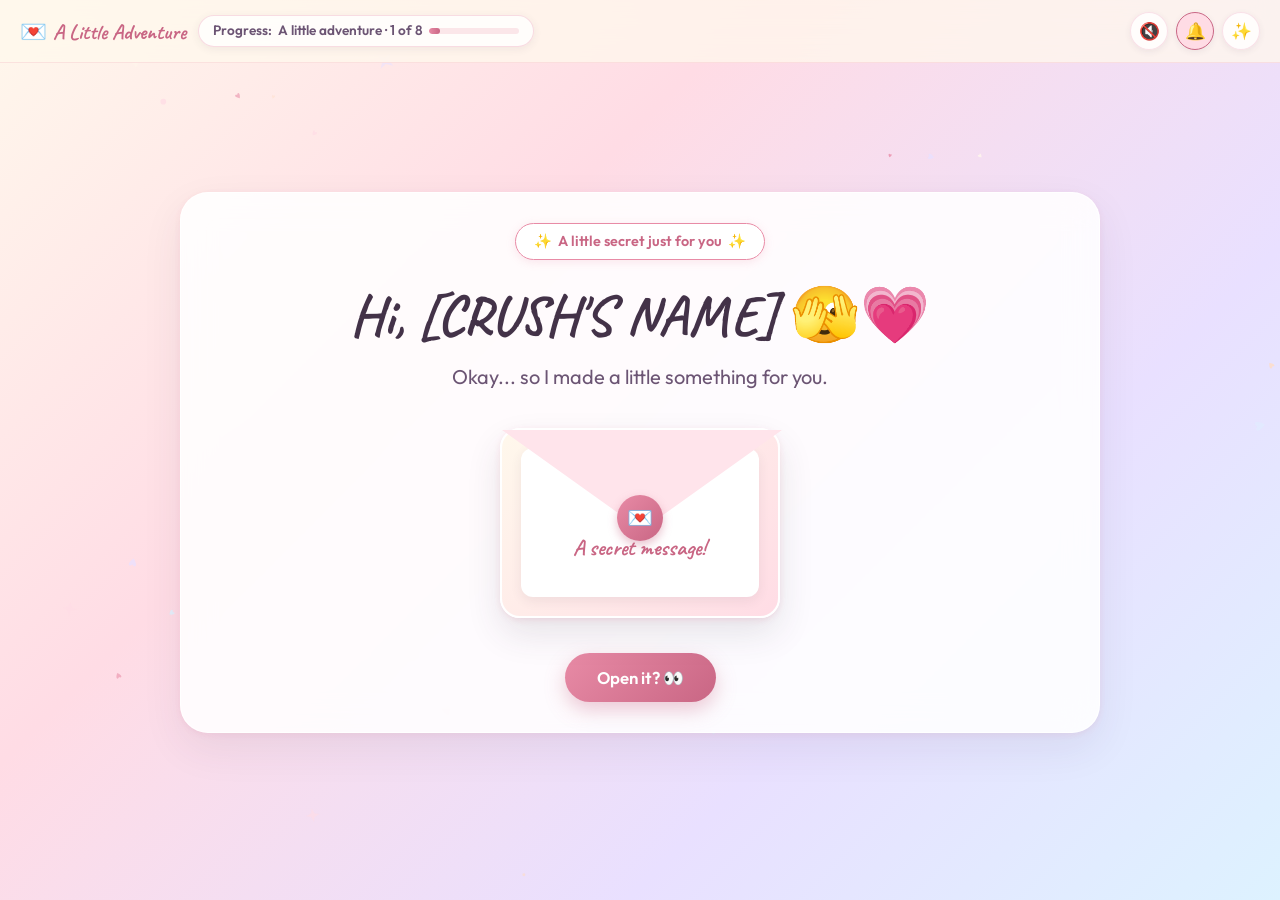
==== index.html @ e1e3976b "feat: Initial commit for A Little Website About You 💌" ====
<!DOCTYPE html>
<html lang="en">
<head>
  <meta charset="UTF-8">
  <meta name="viewport" content="width=device-width, initial-scale=1.0">
  <title>A Little Website About You 💌</title>
  <meta name="description" content="An interactive, playful, romantic story and confession website.">

  <!-- Favicon Emoji -->
  <link rel="icon" href="data:image/svg+xml,<svg xmlns=%22http://www.w3.org/2000/svg%22 viewBox=%220 0 100 100%22><text y=%22.9em%22 font-size=%2290%22>💌</text></svg>">

  <!-- Google Fonts: Playful handwriting (Caveat, Patrick Hand) & Modern readable sans (Outfit, Nunito) -->
  <link rel="preconnect" href="https://fonts.googleapis.com">
  <link rel="preconnect" href="https://fonts.gstatic.com" crossorigin>
  <link href="https://fonts.googleapis.com/css2?family=Caveat:wght@600;700&family=Nunito:wght@400;600;700&family=Outfit:wght@400;500;600;700&family=Patrick+Hand&display=swap" rel="stylesheet">

  <!-- Stylesheet -->
  <link rel="stylesheet" href="css/style.css">
</head>
<body>

  <!-- Ambient Floating Canvas (Hearts, Twinkles, Confetti) -->
  <canvas id="particle-canvas"></canvas>

  <!-- =========================================================================
       TOP NAVIGATION BAR
       ========================================================================= -->
  <header class="top-nav" role="banner">
    <div class="nav-left">
      <button class="brand-badge" id="btn-home" aria-label="Go to start of adventure">
        <span>💌</span>
        <span>A Little Adventure</span>
      </button>
      <div class="progress-pill" id="nav-progress-pill" aria-label="Current chapter progress">
        <span class="subtle-label">Progress:</span>
        <span id="nav-progress-text">A little adventure · 1 of 8</span>
        <div class="progress-bar-container" aria-hidden="true">
          <div class="progress-bar-fill" id="nav-progress-fill"></div>
        </div>
      </div>
    </div>

    <div class="nav-controls" role="toolbar" aria-label="Site settings and audio controls">
      <button class="icon-btn" id="btn-music-toggle" title="Play gentle background music" aria-label="Toggle background music">
        <span>🔇</span>
      </button>
      <button class="icon-btn active" id="btn-sfx-toggle" title="Toggle sound effects" aria-label="Toggle sound effects">
        <span>🔔</span>
      </button>
      <button class="icon-btn" id="btn-motion-toggle" title="Toggle reduced motion" aria-label="Toggle reduced animations">
        <span>✨</span>
      </button>
    </div>
  </header>

  <!-- =========================================================================
       MAIN CONTENT CONTAINER
       ========================================================================= -->
  <main class="main-container" role="main">

    <!-- -----------------------------------------------------------------------
         CHAPTER 1: THE WELCOME SCREEN (A Tiny Surprise)
         ----------------------------------------------------------------------- -->
    <section class="chapter-section active" id="chapter-1" aria-labelledby="welcome-greeting">
      <div class="story-card welcome-hero">
        <div class="welcome-badge">
          <span>✨</span>
          <span>A little secret just for you</span>
          <span>✨</span>
        </div>

        <h1 class="welcome-title" id="welcome-greeting">Hi, [CRUSH'S NAME] 🫣💗</h1>
        <p class="welcome-sub" id="welcome-sub">Okay... so I made a little something for you.</p>

        <!-- 3D Interactive Envelope -->
        <div class="envelope-box" id="welcome-envelope-box" role="button" tabindex="0" aria-label="Open the secret envelope">
          <div class="envelope-flap"></div>
          <div class="envelope-seal">💌</div>
          <div class="envelope-inner-card">
            <span style="font-size: 2rem;">🎉</span>
            <span style="font-family: var(--font-hand); font-size: 1.4rem; color: var(--color-rose-dark); font-weight: 700;">A secret message!</span>
          </div>
        </div>

        <button class="btn-primary" id="btn-open-envelope">
          <span>Open it? 👀</span>
        </button>

        <!-- Unfolded Envelope Stage -->
        <div class="welcome-reveal" id="welcome-reveal">
          <h3>First of all, congratulations! 🥳</h3>
          <p>You have officially been selected for a very unnecessary but surprisingly important little adventure. 😂💌</p>

          <p class="welcome-prompt">Ready to find out what this is about?</p>

          <div class="choice-buttons-grid">
            <button class="btn-secondary" id="btn-choice-a">
              <span>Okay, let's go! ✨</span>
            </button>
            <button class="btn-secondary" id="btn-choice-b">
              <span>Wait, should I be concerned? 😂</span>
            </button>
          </div>

          <div class="micro-feedback-box" id="welcome-micro-feedback"></div>
        </div>
      </div>
    </section>

    <!-- -----------------------------------------------------------------------
         CHAPTER 2: DIGITAL DIARY (Before We Begin)
         ----------------------------------------------------------------------- -->
    <section class="chapter-section" id="chapter-2" aria-labelledby="diary-heading">
      <div class="diary-container">
        <div class="diary-spine-tape"></div>

        <div class="diary-header">
          <h2 class="section-title" id="diary-heading" style="text-align: left; margin-bottom: 0;">Before you judge me, hear me out. 🙈</h2>
          <span class="diary-date" id="diary-date-tag">A quiet evening 🌙</span>
        </div>

        <!-- Sequentially revealed diary entries -->
        <div class="diary-lines-list" id="diary-lines-list"></div>

        <!-- Decorative stickers -->
        <div class="diary-stickers-row" id="diary-stickers-row"></div>

        <div style="text-align: center; margin-top: 20px;">
          <button class="btn-primary" id="btn-diary-next">
            <span>Okay, now I'm curious... ✨</span>
          </button>
        </div>
      </div>
    </section>

    <!-- -----------------------------------------------------------------------
         CHAPTER 3: THE BEGINNING (Milestone Timeline)
         ----------------------------------------------------------------------- -->
    <section class="chapter-section" id="chapter-3" aria-labelledby="timeline-heading">
      <div class="story-card">
        <h2 class="section-title" id="timeline-heading">Chapter 1: It Started Somewhere... 🌱</h2>
        <p class="section-subtitle" id="timeline-subtitle">A few moments along the way that felt a little bigger than they seemed at the time. (Click any card to peek inside!)</p>

        <div class="timeline-wrapper">
          <div class="timeline-stem" aria-hidden="true"></div>
          <div class="timeline-items-list" id="timeline-items-list"></div>
        </div>

        <div style="text-align: center; margin-top: 30px;">
          <button class="btn-primary" id="btn-timeline-next">
            <span>Explore our story map 🗺️✨</span>
          </button>
        </div>
      </div>
    </section>

    <!-- -----------------------------------------------------------------------
         CHAPTER 4: THE INTERACTIVE JOURNEY MAP
         ----------------------------------------------------------------------- -->
    <section class="chapter-section" id="chapter-4" aria-labelledby="map-heading">
      <div class="story-card">
        <h2 class="section-title" id="map-heading">The Little Adventure Map 🗺️💞</h2>
        <p class="section-subtitle" id="map-subtitle">Click each landmark along our winding path to unlock the memories. Watch our little traveler make their way across!</p>

        <!-- Interactive Map Board -->
        <div class="map-canvas-container" id="map-interactive-board">
          <!-- Winding Path SVG -->
          <svg class="map-svg-board" viewBox="0 0 800 480" preserveAspectRatio="xMidYMid meet" aria-hidden="true">
            <defs>
              <linearGradient id="pathGradient" x1="0%" y1="0%" x2="100%" y2="100%">
                <stop offset="0%" stop-color="#E88BA6" />
                <stop offset="50%" stop-color="#C96684" />
                <stop offset="100%" stop-color="#8E5280" />
              </linearGradient>
            </defs>

            <!-- Illustrated whimsical landscape elements -->
            <!-- Trees, hills, clouds -->
            <path d="M 40,430 Q 120,380 200,430 Z" fill="#E8F8EE" opacity="0.6"/>
            <path d="M 320,440 Q 420,390 520,440 Z" fill="#E8F8EE" opacity="0.6"/>
            <path d="M 580,240 Q 660,180 740,240 Z" fill="#F0EBFF" opacity="0.7"/>

            <!-- Fluffy Clouds -->
            <path d="M 80,90 Q 95,70 120,80 Q 140,65 160,85 Q 175,95 165,110 Q 130,120 90,110 Z" fill="#FFFFFF" opacity="0.8"/>
            <path d="M 640,60 Q 655,45 675,55 Q 690,40 710,58 Q 725,70 715,82 Q 680,92 650,80 Z" fill="#FFFFFF" opacity="0.8"/>

            <!-- Winding Dotted Path Track -->
            <path class="map-path-track" id="map-path" d="M 100,390 C 130,300 180,240 250,220 C 330,200 360,370 420,340 C 480,310 520,170 580,160 C 640,150 670,250 710,300" />
          </svg>

          <!-- Landmarks, Traveler avatar, and Easter eggs are dynamically rendered here via app.js -->
        </div>

        <div style="text-align: center; margin-top: 10px;">
          <button class="btn-primary" id="btn-map-next">
            <span>Take the quiz 🕵️‍♀️💗</span>
          </button>
        </div>
      </div>
    </section>

    <!-- -----------------------------------------------------------------------
         CHAPTER 5: THE CRUSH QUIZ (A Very Serious Investigation)
         ----------------------------------------------------------------------- -->
    <section class="chapter-section" id="chapter-5" aria-labelledby="quiz-heading">
      <div class="story-card">
        <h2 class="section-title" id="quiz-heading">Time for a very serious investigation. 🕵️‍♀️💗</h2>
        <p class="section-subtitle" id="quiz-subtitle">I have a few extremely important questions. Please answer responsibly. (I am absolutely not going to overthink your answers.) 😂</p>

        <div class="quiz-box">
          <!-- Question progress dots -->
          <div class="quiz-progress-dots" id="quiz-dots-container"></div>

          <!-- Dynamic Question Area -->
          <div id="quiz-dynamic-area"></div>

          <!-- Funny micro response box -->
          <div class="quiz-feedback-box" id="quiz-feedback-box"></div>

          <!-- Completion state -->
          <div id="quiz-completed-area" style="display: none; text-align: center; padding: 20px 0;">
            <div style="font-size: 3.5rem; margin-bottom: 12px;">🎉📝</div>
            <h3 style="font-family: var(--font-hand); font-size: 2.2rem; color: var(--color-plum); margin-bottom: 12px;">Investigation Complete!</h3>
            <p style="font-size: 1.15rem; color: var(--color-plum-light); margin-bottom: 24px;">Thank you for participating in this completely unscientific investigation. 😂💗</p>
            <button class="btn-primary" id="btn-quiz-next">
              <span>Okay, what's next? ✨</span>
            </button>
          </div>

          <!-- Skip button -->
          <div style="text-align: center; margin-top: 24px;">
            <button class="btn-ghost" id="btn-quiz-skip">
              <span>Skip directly to the story 🏃‍♀️</span>
            </button>
          </div>
        </div>
      </div>
    </section>

    <!-- -----------------------------------------------------------------------
         CHAPTER 6: THE PRESENT (Little Things I Shouldn't Remember, But Do)
         ----------------------------------------------------------------------- -->
    <section class="chapter-section" id="chapter-6" aria-labelledby="present-heading">
      <div class="story-card">
        <h2 class="section-title" id="present-heading">And Here We Are... 🌻</h2>
        <p class="section-subtitle" id="present-subtitle">Little Things I Probably Shouldn't Remember, But Do</p>

        <!-- 3D Flip Memory Cards Grid -->
        <div class="memory-cards-grid" id="memory-cards-grid"></div>

        <!-- Warm Reflection Box -->
        <div class="reflection-box">
          <p class="reflection-quote" id="present-reflection-quote">
            "I don't think every meaningful thing begins with a big moment. Sometimes it's just the random conversations, the little jokes, the comfort of talking, and realizing that someone has slowly become a person you look forward to hearing from."
          </p>
          <span style="font-size: 0.95rem; color: var(--color-rose-dark); font-weight: 600;">— A quiet thought 🌸</span>
        </div>

        <div style="text-align: center;">
          <button class="btn-primary" id="btn-present-next">
            <span>The letter I've been writing... 💌</span>
          </button>
        </div>
      </div>
    </section>

    <!-- -----------------------------------------------------------------------
         CHAPTER 7: THE LETTER (What I Have Been Wanting to Say)
         ----------------------------------------------------------------------- -->
    <section class="chapter-section" id="chapter-7" aria-labelledby="letter-heading">
      <div class="letter-section-wrapper">
        <div class="story-card">
          <h2 class="section-title" id="letter-heading">Okay... jokes aside for a second. 🥹</h2>

          <!-- Envelope opener -->
          <div class="letter-envelope-hero" id="letter-envelope-hero">
            <div style="font-size: 4rem; margin-bottom: 12px; animation: popIn 0.8s ease;">💌</div>
            <p style="font-size: 1.15rem; color: var(--color-plum-light); margin-bottom: 24px;">I wrote down what I've been wanting to say. Take your time reading it.</p>
            <button class="btn-primary pulsing" id="btn-open-letter">
              <span>Open the letter 💌</span>
            </button>
          </div>

          <!-- Unfolded Handwritten Parchment Sheet -->
          <div class="parchment-sheet" id="letter-parchment">
            <div class="parchment-stamp" aria-hidden="true">
              <span>💌</span>
              <span style="font-size: 0.65rem; font-weight: 700;">AIR MAIL</span>
            </div>

            <div class="letter-paragraphs-list" id="letter-paragraphs-list"></div>

            <div class="letter-sign-off">
              <p class="letter-closing-text" id="letter-closing-text">From someone who spent an unreasonable amount of time figuring out how to say a simple thing. ❤️</p>
              <div class="letter-signature" id="letter-signature">[MY NAME OR NICKNAME]</div>
            </div>

            <div class="letter-actions-row">
              <button class="btn-secondary" id="btn-letter-reread">
                <span>Read that again 🥹</span>
              </button>
              <button class="btn-primary" id="btn-letter-next">
                <span>Your turn, maybe? 🫶</span>
              </button>
            </div>
          </div>
        </div>
      </div>
    </section>

    <!-- -----------------------------------------------------------------------
         CHAPTER 8: THEIR TURN (No Pressure, Just Honesty)
         ----------------------------------------------------------------------- -->
    <section class="chapter-section" id="chapter-8" aria-labelledby="their-turn-heading">
      <div class="story-card their-turn-hero">
        <h2 class="section-title" id="their-turn-heading">Okay, I've said my piece. Your turn, maybe? 💗</h2>

        <p class="their-turn-intro" id="their-turn-intro">
          I know that was a lot of website for one little confession. 😂

          You don't have to figure everything out right now. I just wanted to tell you how I feel, and I'd rather hear what you genuinely think than have you feel like you need to give me a particular answer.
        </p>

        <!-- 3 Interactive Response Cards -->
        <div class="response-cards-grid" id="response-cards-grid"></div>

        <!-- Selection reveal card -->
        <div class="response-reveal-card" id="response-reveal-card">
          <h3 class="response-reveal-title" id="response-reveal-title"></h3>
          <p class="response-reveal-sub" id="response-reveal-sub"></p>
        </div>

        <!-- Navigation options -->
        <div class="ending-nav-links">
          <button class="btn-secondary" id="btn-revisit-letter">
            <span>Re-read the letter 💌</span>
          </button>
          <button class="btn-secondary" id="btn-revisit-map">
            <span>Explore the map again 🗺️</span>
          </button>
          <button class="btn-ghost" id="btn-restart-experience">
            <span>Start from the beginning 🔄</span>
          </button>
        </div>

        <footer class="ending-footer">
          <p id="their-turn-footer-msg">Made with a little courage, several overthought decisions, and a whole lot of heart. ❤️</p>
        </footer>
      </div>
    </section>

  </main>

  <!-- =========================================================================
       POPUP MODAL (For Landmark & Milestone Details)
       ========================================================================= -->
  <div class="modal-overlay" id="app-modal" role="dialog" aria-modal="true" aria-labelledby="modal-title">
    <div class="modal-card">
      <button class="modal-close-btn" id="modal-close-btn" aria-label="Close dialog">✕</button>

      <div class="modal-header-icon" id="modal-icon">🌸</div>
      <h3 class="modal-title" id="modal-title">Landmark Title</h3>
      <div class="modal-subtitle" id="modal-subtitle">Landmark Subtitle</div>

      <!-- Optional Polaroid Frame -->
      <div class="polaroid-frame" id="modal-polaroid" style="display: none;">
        <div class="polaroid-img-box">
          <img id="modal-polaroid-img" src="" alt="Memory photograph" />
        </div>
        <div class="polaroid-caption" id="modal-polaroid-caption">A sweet memory</div>
      </div>

      <div class="modal-body-text" id="modal-body" style="white-space: pre-line;"></div>

      <div class="modal-thought-box" id="modal-thought"></div>

      <div style="text-align: center; margin-top: 10px;">
        <button class="btn-secondary" onclick="document.getElementById('modal-close-btn').click();">
          <span>Close memory 🌸</span>
        </button>
      </div>
    </div>
  </div>

  <!-- =========================================================================
       EASTER EGG TOAST NOTIFICATION
       ========================================================================= -->
  <div class="easter-egg-toast" id="easter-egg-toast" role="status" aria-live="polite">
    <span style="font-size: 1.4rem;">✨</span>
    <span id="toast-message">Secret message unlocked!</span>
  </div>

  <!-- Scripts: Config -> Audio -> Particles -> App -->
  <script src="js/storyConfig.js"></script>
  <script src="js/audio.js"></script>
  <script src="js/particles.js"></script>
  <script src="js/app.js"></script>

</body>
</html>
---- css/style.css ----
/*
 * ==============================================================================
 * 🌸 A LITTLE WEBSITE ABOUT YOU — MASTER STYLESHEET
 * ==============================================================================
 * Color Palette:
 * - Blush pink:  #FFDCE5
 * - Soft lavender: #E9E0FF
 * - Warm cream:  #FFF8EC
 * - Peach:        #FFDCC5
 * - Baby blue:    #DDF2FF
 * - Rose accent:  #E88BA6
 * - Dark plum:    #433248
 * ==============================================================================
 */

:root {
  --color-blush: #FFDCE5;
  --color-lavender: #E9E0FF;
  --color-cream: #FFF8EC;
  --color-peach: #FFDCC5;
  --color-blue: #DDF2FF;
  --color-rose: #E88BA6;
  --color-rose-dark: #C96684;
  --color-plum: #433248;
  --color-plum-light: #6C5574;
  --color-card-bg: rgba(255, 255, 255, 0.88);
  --color-shadow: rgba(67, 50, 72, 0.08);

  --font-hand: 'Caveat', 'Patrick Hand', cursive, sans-serif;
  --font-sans: 'Outfit', 'Nunito', -apple-system, BlinkMacSystemFont, 'Segoe UI', Roboto, sans-serif;

  --radius-sm: 12px;
  --radius-md: 20px;
  --radius-lg: 28px;
  --radius-full: 9999px;

  --transition-smooth: all 0.35s cubic-bezier(0.34, 1.56, 0.64, 1);
  --transition-gentle: all 0.3s ease;
}

/* ==============================================================================
   Base & Reset
   ============================================================================== */
*, *::before, *::after {
  box-sizing: border-box;
  margin: 0;
  padding: 0;
}

html {
  font-size: 16px;
  scroll-behavior: smooth;
  height: 100%;
}

body {
  font-family: var(--font-sans);
  color: var(--color-plum);
  background: linear-gradient(135deg, #FFF8EC 0%, #FFDCE5 35%, #E9E0FF 70%, #DDF2FF 100%);
  background-attachment: fixed;
  min-height: 100vh;
  overflow-x: hidden;
  line-height: 1.6;
  -webkit-font-smoothing: antialiased;
  position: relative;
}

/* Background Canvas */
#particle-canvas {
  position: fixed;
  top: 0;
  left: 0;
  width: 100%;
  height: 100%;
  pointer-events: none;
  z-index: 1;
}

/* ==============================================================================
   Top Navigation & Controls Bar
   ============================================================================== */
.top-nav {
  position: fixed;
  top: 0;
  left: 0;
  right: 0;
  z-index: 100;
  padding: 12px 20px;
  display: flex;
  justify-content: space-between;
  align-items: center;
  backdrop-filter: blur(12px);
  -webkit-backdrop-filter: blur(12px);
  background: rgba(255, 248, 236, 0.75);
  border-bottom: 1px solid rgba(232, 139, 166, 0.2);
  transition: var(--transition-gentle);
}

.nav-left {
  display: flex;
  align-items: center;
  gap: 12px;
}

.brand-badge {
  font-family: var(--font-hand);
  font-size: 1.35rem;
  font-weight: 700;
  color: var(--color-rose-dark);
  display: flex;
  align-items: center;
  gap: 6px;
  cursor: pointer;
  text-decoration: none;
  background: none;
  border: none;
}

.progress-pill {
  font-size: 0.85rem;
  font-weight: 600;
  color: var(--color-plum-light);
  background: rgba(255, 255, 255, 0.8);
  padding: 4px 14px;
  border-radius: var(--radius-full);
  border: 1px solid rgba(232, 139, 166, 0.3);
  display: flex;
  align-items: center;
  gap: 6px;
  box-shadow: 0 2px 8px var(--color-shadow);
}

.progress-bar-container {
  width: 90px;
  height: 6px;
  background: rgba(232, 139, 166, 0.2);
  border-radius: var(--radius-full);
  overflow: hidden;
}

.progress-bar-fill {
  height: 100%;
  background: linear-gradient(90deg, var(--color-rose), var(--color-rose-dark));
  width: 12.5%;
  border-radius: var(--radius-full);
  transition: width 0.4s ease;
}

.nav-controls {
  display: flex;
  align-items: center;
  gap: 8px;
}

.icon-btn {
  background: rgba(255, 255, 255, 0.85);
  border: 1px solid rgba(232, 139, 166, 0.25);
  border-radius: var(--radius-full);
  width: 38px;
  height: 38px;
  display: flex;
  align-items: center;
  justify-content: center;
  font-size: 1.05rem;
  cursor: pointer;
  color: var(--color-plum);
  transition: var(--transition-smooth);
  box-shadow: 0 2px 6px var(--color-shadow);
}

.icon-btn:hover {
  transform: translateY(-2px) scale(1.05);
  background: #ffffff;
  border-color: var(--color-rose);
}

.icon-btn:focus-visible {
  outline: 2px solid var(--color-rose-dark);
  outline-offset: 2px;
}

.icon-btn.active {
  background: var(--color-blush);
  border-color: var(--color-rose-dark);
  color: var(--color-rose-dark);
}

/* ==============================================================================
   Main Content Layout
   ============================================================================== */
.main-container {
  position: relative;
  z-index: 10;
  max-width: 960px;
  margin: 0 auto;
  padding: 85px 20px 60px;
  min-height: 100vh;
  display: flex;
  flex-direction: column;
  justify-content: center;
}

/* Chapters are single view or smoothly active */
.chapter-section {
  display: none;
  opacity: 0;
  transform: translateY(18px) scale(0.99);
  transition: opacity 0.45s ease, transform 0.45s cubic-bezier(0.34, 1.56, 0.64, 1);
}

.chapter-section.active {
  display: block;
  opacity: 1;
  transform: translateY(0) scale(1);
}

/* Chapter Card Wrapper */
.story-card {
  background: var(--color-card-bg);
  border-radius: var(--radius-lg);
  padding: 40px 36px;
  box-shadow: 0 16px 40px rgba(67, 50, 72, 0.08), 0 2px 6px rgba(232, 139, 166, 0.15);
  border: 1px solid rgba(255, 255, 255, 0.9);
  backdrop-filter: blur(16px);
  -webkit-backdrop-filter: blur(16px);
  position: relative;
  overflow: hidden;
}

/* Decorative Doodles */
.doodle {
  position: absolute;
  pointer-events: none;
  opacity: 0.7;
  user-select: none;
}

/* Typography Helpers */
.handwritten {
  font-family: var(--font-hand);
}

.section-title {
  font-family: var(--font-hand);
  font-size: 2.5rem;
  font-weight: 700;
  color: var(--color-plum);
  line-height: 1.25;
  margin-bottom: 12px;
  text-align: center;
}

.section-subtitle {
  font-size: 1.05rem;
  color: var(--color-plum-light);
  text-align: center;
  max-width: 600px;
  margin: 0 auto 30px;
  line-height: 1.55;
}

/* Common Buttons */
.btn-primary {
  background: linear-gradient(135deg, var(--color-rose) 0%, var(--color-rose-dark) 100%);
  color: #ffffff;
  border: none;
  border-radius: var(--radius-full);
  padding: 14px 32px;
  font-size: 1.05rem;
  font-weight: 600;
  font-family: var(--font-sans);
  cursor: pointer;
  box-shadow: 0 8px 20px rgba(201, 102, 132, 0.35);
  transition: var(--transition-smooth);
  display: inline-flex;
  align-items: center;
  justify-content: center;
  gap: 8px;
  text-decoration: none;
}

.btn-primary:hover {
  transform: translateY(-3px) scale(1.02);
  box-shadow: 0 12px 26px rgba(201, 102, 132, 0.45);
}

.btn-primary:active {
  transform: translateY(0) scale(0.98);
}

.btn-secondary {
  background: rgba(255, 255, 255, 0.9);
  color: var(--color-plum);
  border: 1.5px solid rgba(232, 139, 166, 0.4);
  border-radius: var(--radius-full);
  padding: 13px 28px;
  font-size: 1rem;
  font-weight: 600;
  font-family: var(--font-sans);
  cursor: pointer;
  box-shadow: 0 4px 12px var(--color-shadow);
  transition: var(--transition-smooth);
  display: inline-flex;
  align-items: center;
  justify-content: center;
  gap: 8px;
}

.btn-secondary:hover {
  background: var(--color-blush);
  border-color: var(--color-rose);
  transform: translateY(-2px);
}

.btn-ghost {
  background: transparent;
  color: var(--color-plum-light);
  border: none;
  font-size: 0.95rem;
  font-weight: 600;
  cursor: pointer;
  padding: 8px 16px;
  border-radius: var(--radius-full);
  transition: var(--transition-gentle);
  display: inline-flex;
  align-items: center;
  gap: 6px;
}

.btn-ghost:hover {
  color: var(--color-rose-dark);
  background: rgba(232, 139, 166, 0.1);
}

/* ==============================================================================
   CHAPTER 1: THE WELCOME SCREEN
   ============================================================================== */
.welcome-hero {
  text-align: center;
  display: flex;
  flex-direction: column;
  align-items: center;
  padding: 30px 10px;
}

.welcome-badge {
  display: inline-flex;
  align-items: center;
  gap: 6px;
  background: rgba(255, 255, 255, 0.85);
  border: 1px solid var(--color-rose);
  padding: 6px 18px;
  border-radius: var(--radius-full);
  font-size: 0.9rem;
  font-weight: 600;
  color: var(--color-rose-dark);
  margin-bottom: 24px;
  box-shadow: 0 2px 10px rgba(232, 139, 166, 0.2);
}

.welcome-title {
  font-family: var(--font-hand);
  font-size: 3.5rem;
  font-weight: 700;
  color: var(--color-plum);
  line-height: 1.15;
  margin-bottom: 12px;
}

.welcome-sub {
  font-size: 1.25rem;
  color: var(--color-plum-light);
  margin-bottom: 35px;
}

/* Envelope Container & 3D Interactive Card */
.envelope-box {
  width: 280px;
  height: 190px;
  background: linear-gradient(135deg, #FFF8EC 0%, #FFDCE5 100%);
  border-radius: var(--radius-md);
  box-shadow: 0 16px 35px rgba(67, 50, 72, 0.12), 0 2px 6px rgba(232, 139, 166, 0.2);
  border: 2px solid #ffffff;
  position: relative;
  cursor: pointer;
  transition: var(--transition-smooth);
  display: flex;
  align-items: center;
  justify-content: center;
  margin-bottom: 35px;
  perspective: 800px;
}

.envelope-box:hover {
  transform: translateY(-6px) scale(1.03);
  box-shadow: 0 22px 42px rgba(67, 50, 72, 0.18);
}

.envelope-flap {
  position: absolute;
  top: 0;
  left: 0;
  right: 0;
  height: 0;
  border-left: 140px solid transparent;
  border-right: 140px solid transparent;
  border-top: 100px solid #FFE4EB;
  transform-origin: top;
  transition: transform 0.6s cubic-bezier(0.4, 0, 0.2, 1);
  z-index: 3;
}

.envelope-box.opened .envelope-flap {
  transform: rotateX(180deg);
  z-index: 1;
}

.envelope-seal {
  position: absolute;
  top: 65px;
  z-index: 4;
  width: 46px;
  height: 46px;
  background: linear-gradient(135deg, var(--color-rose) 0%, var(--color-rose-dark) 100%);
  border-radius: var(--radius-full);
  display: flex;
  align-items: center;
  justify-content: center;
  color: #fff;
  font-size: 1.3rem;
  box-shadow: 0 4px 10px rgba(201, 102, 132, 0.4);
  transition: var(--transition-smooth);
}

.envelope-box.opened .envelope-seal {
  transform: scale(0);
  opacity: 0;
}

.envelope-inner-card {
  position: absolute;
  width: 86%;
  height: 80%;
  background: #ffffff;
  border-radius: var(--radius-sm);
  padding: 16px;
  display: flex;
  flex-direction: column;
  align-items: center;
  justify-content: center;
  text-align: center;
  box-shadow: 0 4px 12px var(--color-shadow);
  transition: transform 0.6s cubic-bezier(0.34, 1.56, 0.64, 1);
  z-index: 2;
}

.envelope-box.opened .envelope-inner-card {
  transform: translateY(-60px);
}

/* Welcome Reveal Stage */
.welcome-reveal {
  display: none;
  max-width: 620px;
  background: rgba(255, 255, 255, 0.95);
  padding: 32px 36px;
  border-radius: var(--radius-lg);
  border: 1.5px solid var(--color-blush);
  box-shadow: 0 16px 36px var(--color-shadow);
  animation: popIn 0.5s cubic-bezier(0.34, 1.56, 0.64, 1) forwards;
}

.welcome-reveal h3 {
  font-family: var(--font-hand);
  font-size: 2rem;
  color: var(--color-rose-dark);
  margin-bottom: 12px;
}

.welcome-reveal p {
  font-size: 1.15rem;
  color: var(--color-plum);
  margin-bottom: 24px;
  line-height: 1.6;
}

.welcome-prompt {
  font-size: 1.25rem;
  font-weight: 700;
  color: var(--color-plum);
  margin-bottom: 20px;
}

.choice-buttons-grid {
  display: grid;
  grid-template-columns: 1fr 1fr;
  gap: 16px;
  margin-bottom: 20px;
}

.micro-feedback-box {
  background: var(--color-cream);
  border: 1px dashed var(--color-rose);
  padding: 14px 20px;
  border-radius: var(--radius-md);
  margin-top: 16px;
  font-size: 1.05rem;
  color: var(--color-plum);
  display: none;
  animation: fadeIn 0.3s ease forwards;
}

/* ==============================================================================
   CHAPTER 2: DIGITAL DIARY (Before We Begin)
   ============================================================================== */
.diary-container {
  background: #fffefb;
  border-radius: var(--radius-lg);
  padding: 42px 46px;
  box-shadow: 0 20px 45px rgba(67, 50, 72, 0.08), inset 0 0 80px rgba(255, 220, 229, 0.2);
  border: 1.5px solid rgba(232, 139, 166, 0.25);
  position: relative;
}

.diary-spine-tape {
  position: absolute;
  top: -14px;
  left: 50%;
  transform: translateX(-50%);
  width: 140px;
  height: 28px;
  background: rgba(255, 220, 229, 0.7);
  box-shadow: 0 2px 6px rgba(0, 0, 0, 0.06);
  border-radius: 4px;
  backdrop-filter: blur(2px);
}

.diary-header {
  border-bottom: 1.5px dashed rgba(232, 139, 166, 0.4);
  padding-bottom: 16px;
  margin-bottom: 30px;
  display: flex;
  justify-content: space-between;
  align-items: center;
  flex-wrap: wrap;
  gap: 10px;
}

.diary-date {
  font-family: var(--font-hand);
  font-size: 1.25rem;
  color: var(--color-rose-dark);
}

.diary-lines-list {
  display: flex;
  flex-direction: column;
  gap: 20px;
  margin-bottom: 35px;
}

.diary-line {
  font-size: 1.15rem;
  line-height: 1.7;
  color: var(--color-plum);
  padding: 14px 20px;
  background: rgba(255, 248, 236, 0.5);
  border-left: 3.5px solid var(--color-rose);
  border-radius: 0 var(--radius-sm) var(--radius-sm) 0;
  opacity: 0;
  transform: translateY(10px);
  transition: opacity 0.5s ease, transform 0.5s ease;
}

.diary-line.revealed {
  opacity: 1;
  transform: translateY(0);
}

.diary-stickers-row {
  display: flex;
  gap: 16px;
  justify-content: center;
  flex-wrap: wrap;
  margin-bottom: 35px;
}

.diary-sticker {
  background: #ffffff;
  padding: 8px 16px;
  border-radius: var(--radius-full);
  box-shadow: 0 4px 10px var(--color-shadow);
  border: 1px solid var(--color-blush);
  display: flex;
  align-items: center;
  gap: 8px;
  font-size: 0.95rem;
  font-weight: 600;
  transform: rotate(calc(var(--rot, 0) * 1deg));
  transition: var(--transition-smooth);
}

.diary-sticker:hover {
  transform: scale(1.08) rotate(0deg);
}

/* ==============================================================================
   CHAPTER 3: THE BEGINNING (Milestone Timeline)
   ============================================================================== */
.timeline-wrapper {
  position: relative;
  padding: 30px 10px;
}

/* Timeline central curved/straight stem */
.timeline-stem {
  position: absolute;
  top: 0;
  bottom: 0;
  left: 50%;
  width: 4px;
  background: linear-gradient(180deg, var(--color-rose), var(--color-lavender), var(--color-rose-dark));
  transform: translateX(-50%);
  border-radius: var(--radius-full);
}

.timeline-items-list {
  display: flex;
  flex-direction: column;
  gap: 40px;
  position: relative;
  z-index: 2;
}

.timeline-item {
  display: flex;
  align-items: center;
  width: 100%;
}

.timeline-item:nth-child(odd) {
  flex-direction: row-reverse;
}

.timeline-content-card {
  width: 44%;
  background: #ffffff;
  border-radius: var(--radius-md);
  padding: 24px;
  box-shadow: 0 10px 25px var(--color-shadow);
  border: 1.5px solid rgba(232, 139, 166, 0.25);
  cursor: pointer;
  transition: var(--transition-smooth);
  position: relative;
}

.timeline-content-card:hover {
  transform: translateY(-6px) scale(1.02);
  border-color: var(--color-rose);
  box-shadow: 0 16px 32px rgba(201, 102, 132, 0.2);
}

.timeline-node-pin {
  width: 48px;
  height: 48px;
  border-radius: var(--radius-full);
  background: #ffffff;
  border: 3.5px solid var(--color-rose);
  box-shadow: 0 4px 12px var(--color-shadow);
  display: flex;
  align-items: center;
  justify-content: center;
  font-size: 1.3rem;
  margin: 0 auto;
  z-index: 3;
  transition: var(--transition-smooth);
}

.timeline-item:hover .timeline-node-pin {
  transform: scale(1.18);
  border-color: var(--color-rose-dark);
}

.timeline-date-tag {
  font-size: 0.82rem;
  font-weight: 700;
  color: var(--color-rose-dark);
  text-transform: uppercase;
  letter-spacing: 0.05em;
  margin-bottom: 6px;
}

.timeline-card-title {
  font-family: var(--font-hand);
  font-size: 1.7rem;
  font-weight: 700;
  color: var(--color-plum);
  margin-bottom: 8px;
  line-height: 1.25;
}

.timeline-card-summary {
  font-size: 0.98rem;
  color: var(--color-plum-light);
  line-height: 1.5;
  margin-bottom: 12px;
}

.timeline-click-hint {
  font-size: 0.85rem;
  font-weight: 600;
  color: var(--color-rose-dark);
  display: flex;
  align-items: center;
  gap: 4px;
}

/* ==============================================================================
   CHAPTER 4: THE INTERACTIVE JOURNEY MAP
   ============================================================================== */
.map-canvas-container {
  background: linear-gradient(145deg, #FFFDF9 0%, #FFF4F7 50%, #F5F1FF 100%);
  border-radius: var(--radius-lg);
  border: 2px dashed rgba(232, 139, 166, 0.35);
  box-shadow: 0 16px 40px var(--color-shadow);
  padding: 30px 20px;
  position: relative;
  overflow: hidden;
  margin-bottom: 30px;
}

.map-svg-board {
  width: 100%;
  height: 480px;
  display: block;
}

.map-path-track {
  fill: none;
  stroke: rgba(232, 139, 166, 0.4);
  stroke-width: 6;
  stroke-dasharray: 10 10;
  stroke-linecap: round;
}

.map-path-progress {
  fill: none;
  stroke: var(--color-rose-dark);
  stroke-width: 6;
  stroke-linecap: round;
  transition: stroke-dashoffset 0.8s ease;
}

/* Moving traveler icon (heart or plane) */
.map-traveler {
  position: absolute;
  width: 44px;
  height: 44px;
  border-radius: var(--radius-full);
  background: #ffffff;
  box-shadow: 0 6px 16px rgba(201, 102, 132, 0.4);
  border: 2.5px solid var(--color-rose-dark);
  display: flex;
  align-items: center;
  justify-content: center;
  font-size: 1.3rem;
  z-index: 10;
  transition: all 0.8s cubic-bezier(0.34, 1.56, 0.64, 1);
  transform: translate(-50%, -50%);
  cursor: pointer;
}

/* Landmark Node Buttons */
.map-node {
  position: absolute;
  transform: translate(-50%, -50%);
  background: #ffffff;
  border-radius: var(--radius-md);
  padding: 10px 14px;
  border: 2px solid var(--color-rose);
  box-shadow: 0 8px 20px var(--color-shadow);
  display: flex;
  align-items: center;
  gap: 8px;
  cursor: pointer;
  transition: var(--transition-smooth);
  z-index: 5;
  user-select: none;
}

.map-node:hover {
  transform: translate(-50%, -50%) scale(1.1);
  box-shadow: 0 14px 28px rgba(201, 102, 132, 0.3);
  border-color: var(--color-rose-dark);
}

.map-node.completed {
  border-color: #55c57a;
  background: #f6fff9;
}

.map-node-icon {
  font-size: 1.4rem;
}

.map-node-info {
  display: flex;
  flex-direction: column;
  text-align: left;
}

.map-node-title {
  font-size: 0.85rem;
  font-weight: 700;
  color: var(--color-plum);
  white-space: nowrap;
}

.map-node-sub {
  font-size: 0.72rem;
  color: var(--color-plum-light);
  white-space: nowrap;
}

/* Easter eggs */
.easter-egg {
  position: absolute;
  cursor: pointer;
  font-size: 1.25rem;
  padding: 6px;
  border-radius: var(--radius-full);
  background: rgba(255, 255, 255, 0.6);
  border: 1px solid rgba(232, 139, 166, 0.3);
  box-shadow: 0 2px 6px var(--color-shadow);
  transition: var(--transition-smooth);
  z-index: 4;
}

.easter-egg:hover {
  transform: scale(1.3) rotate(15deg);
  background: #ffffff;
}

/* Easter Egg Toast Alert */
.easter-egg-toast {
  position: fixed;
  bottom: 24px;
  left: 50%;
  transform: translateX(-50%) translateY(100px);
  background: #ffffff;
  border: 2px solid var(--color-rose);
  border-radius: var(--radius-md);
  padding: 14px 24px;
  box-shadow: 0 12px 30px rgba(67, 50, 72, 0.2);
  z-index: 200;
  font-size: 1rem;
  color: var(--color-plum);
  display: flex;
  align-items: center;
  gap: 12px;
  opacity: 0;
  transition: all 0.4s cubic-bezier(0.34, 1.56, 0.64, 1);
  pointer-events: none;
}

.easter-egg-toast.show {
  transform: translateX(-50%) translateY(0);
  opacity: 1;
  pointer-events: auto;
}

/* ==============================================================================
   CHAPTER 5: THE CRUSH QUIZ (A Very Serious Investigation)
   ============================================================================== */
.quiz-box {
  background: #ffffff;
  border-radius: var(--radius-lg);
  padding: 36px;
  box-shadow: 0 16px 36px var(--color-shadow);
  border: 1.5px solid var(--color-blush);
  max-width: 680px;
  margin: 0 auto;
}

.quiz-badge {
  display: inline-block;
  background: var(--color-lavender);
  color: var(--color-plum);
  font-weight: 700;
  font-size: 0.85rem;
  padding: 5px 14px;
  border-radius: var(--radius-full);
  margin-bottom: 16px;
}

.quiz-question-title {
  font-family: var(--font-hand);
  font-size: 2.1rem;
  color: var(--color-plum);
  margin-bottom: 24px;
  line-height: 1.3;
}

.quiz-options-list {
  display: flex;
  flex-direction: column;
  gap: 14px;
  margin-bottom: 24px;
}

.quiz-option-btn {
  background: rgba(255, 248, 236, 0.7);
  border: 1.5px solid rgba(232, 139, 166, 0.3);
  border-radius: var(--radius-md);
  padding: 16px 20px;
  font-size: 1.05rem;
  font-family: var(--font-sans);
  color: var(--color-plum);
  cursor: pointer;
  text-align: left;
  display: flex;
  align-items: center;
  justify-content: space-between;
  transition: var(--transition-smooth);
}

.quiz-option-btn:hover {
  background: #ffffff;
  border-color: var(--color-rose);
  transform: translateX(6px);
  box-shadow: 0 6px 16px rgba(232, 139, 166, 0.2);
}

.quiz-option-btn.selected {
  background: var(--color-blush);
  border-color: var(--color-rose-dark);
  font-weight: 600;
}

.quiz-feedback-box {
  background: var(--color-cream);
  border-left: 4px solid var(--color-rose-dark);
  border-radius: 0 var(--radius-sm) var(--radius-sm) 0;
  padding: 16px 20px;
  margin-bottom: 24px;
  font-size: 1.05rem;
  color: var(--color-plum);
  display: none;
  animation: fadeIn 0.35s ease forwards;
}

.quiz-progress-dots {
  display: flex;
  justify-content: center;
  gap: 10px;
  margin-bottom: 24px;
}

.quiz-dot {
  width: 12px;
  height: 12px;
  border-radius: var(--radius-full);
  background: rgba(232, 139, 166, 0.3);
  transition: var(--transition-smooth);
}

.quiz-dot.active {
  background: var(--color-rose-dark);
  transform: scale(1.3);
}

.quiz-dot.completed {
  background: var(--color-rose);
}

/* ==============================================================================
   CHAPTER 6: THE PRESENT (Little Things I Shouldn't Remember, But Do)
   ============================================================================== */
.memory-cards-grid {
  display: grid;
  grid-template-columns: repeat(auto-fit, minmax(250px, 1fr));
  gap: 24px;
  margin-bottom: 40px;
  perspective: 1000px;
}

.memory-flip-card {
  height: 290px;
  cursor: pointer;
}

.memory-card-inner {
  position: relative;
  width: 100%;
  height: 100%;
  text-align: center;
  transition: transform 0.7s cubic-bezier(0.34, 1.56, 0.64, 1);
  transform-style: preserve-3d;
}

.memory-flip-card.flipped .memory-card-inner {
  transform: rotateY(180deg);
}

.memory-card-front, .memory-card-back {
  position: absolute;
  width: 100%;
  height: 100%;
  -webkit-backface-visibility: hidden;
  backface-visibility: hidden;
  border-radius: var(--radius-md);
  padding: 24px;
  display: flex;
  flex-direction: column;
  justify-content: space-between;
  box-shadow: 0 10px 25px var(--color-shadow);
  border: 1.5px solid rgba(232, 139, 166, 0.25);
}

.memory-card-front {
  background: #ffffff;
}

.memory-card-back {
  background: linear-gradient(135deg, #FFF8EC 0%, #FFDCE5 100%);
  transform: rotateY(180deg);
  border-color: var(--color-rose);
  overflow-y: auto;
}

.memory-tag {
  align-self: flex-start;
  font-size: 0.75rem;
  font-weight: 700;
  text-transform: uppercase;
  color: var(--color-rose-dark);
  background: var(--color-blush);
  padding: 4px 10px;
  border-radius: var(--radius-full);
}

.memory-card-icon {
  font-size: 2.8rem;
  margin: 12px 0;
}

.memory-prompt-text {
  font-family: var(--font-hand);
  font-size: 1.6rem;
  color: var(--color-plum);
  line-height: 1.3;
}

.memory-reveal-text {
  font-size: 1.05rem;
  color: var(--color-plum);
  line-height: 1.55;
  margin: auto 0;
}

/* Reflection Note */
.reflection-box {
  background: rgba(255, 255, 255, 0.95);
  border-radius: var(--radius-lg);
  padding: 32px;
  border: 1.5px dashed var(--color-rose);
  text-align: center;
  max-width: 740px;
  margin: 0 auto 35px;
}

.reflection-quote {
  font-family: var(--font-hand);
  font-size: 1.75rem;
  color: var(--color-plum);
  line-height: 1.55;
  margin-bottom: 12px;
}

/* ==============================================================================
   CHAPTER 7: THE LETTER (What I Have Been Wanting to Say)
   ============================================================================== */
.letter-section-wrapper {
  max-width: 720px;
  margin: 0 auto;
}

.letter-envelope-hero {
  text-align: center;
  display: flex;
  flex-direction: column;
  align-items: center;
  padding: 20px 0;
}

.parchment-sheet {
  background: #FFFDF9;
  border-radius: var(--radius-lg);
  padding: 50px 48px;
  box-shadow: 0 20px 50px rgba(67, 50, 72, 0.12), inset 0 0 60px rgba(255, 220, 229, 0.15);
  border: 1.5px solid rgba(232, 139, 166, 0.3);
  position: relative;
  display: none;
}

.parchment-sheet.revealed {
  display: block;
  animation: slideDownFade 0.7s cubic-bezier(0.34, 1.56, 0.64, 1) forwards;
}

.parchment-stamp {
  position: absolute;
  top: 30px;
  right: 36px;
  width: 58px;
  height: 68px;
  border: 2px dashed var(--color-rose);
  border-radius: 6px;
  display: flex;
  flex-direction: column;
  align-items: center;
  justify-content: center;
  font-size: 1.5rem;
  color: var(--color-rose-dark);
  background: rgba(255, 220, 229, 0.3);
  transform: rotate(6deg);
}

.letter-paragraphs-list {
  display: flex;
  flex-direction: column;
  gap: 22px;
  margin-bottom: 35px;
}

.letter-p {
  font-family: var(--font-hand);
  font-size: 1.7rem;
  line-height: 1.55;
  color: var(--color-plum);
  opacity: 0;
  transform: translateY(12px);
  transition: opacity 0.6s ease, transform 0.6s ease;
}

.letter-p.revealed {
  opacity: 1;
  transform: translateY(0);
}

.letter-sign-off {
  border-top: 1.5px dashed rgba(232, 139, 166, 0.35);
  padding-top: 24px;
  margin-top: 24px;
  text-align: right;
}

.letter-closing-text {
  font-size: 1.15rem;
  color: var(--color-plum-light);
  margin-bottom: 8px;
}

.letter-signature {
  font-family: var(--font-hand);
  font-size: 2.2rem;
  font-weight: 700;
  color: var(--color-rose-dark);
}

.letter-actions-row {
  display: flex;
  justify-content: space-between;
  align-items: center;
  flex-wrap: wrap;
  gap: 16px;
  margin-top: 30px;
}

/* ==============================================================================
   CHAPTER 8: THEIR TURN (No Pressure, Just Honesty)
   ============================================================================== */
.their-turn-hero {
  text-align: center;
  max-width: 760px;
  margin: 0 auto;
}

.their-turn-intro {
  font-size: 1.2rem;
  color: var(--color-plum);
  line-height: 1.7;
  margin-bottom: 36px;
  white-space: pre-line;
}

.response-cards-grid {
  display: grid;
  grid-template-columns: repeat(auto-fit, minmax(220px, 1fr));
  gap: 20px;
  margin-bottom: 40px;
}

.response-card {
  background: #ffffff;
  border-radius: var(--radius-md);
  padding: 28px 22px;
  border: 1.5px solid rgba(232, 139, 166, 0.3);
  box-shadow: 0 8px 22px var(--color-shadow);
  cursor: pointer;
  transition: var(--transition-smooth);
  display: flex;
  flex-direction: column;
  align-items: center;
  text-align: center;
}

.response-card:hover {
  transform: translateY(-8px) scale(1.03);
  border-color: var(--color-rose-dark);
  box-shadow: 0 16px 32px rgba(201, 102, 132, 0.25);
}

.response-card.active {
  border-color: var(--color-rose-dark);
  background: var(--color-blush);
}

.response-card-icon {
  font-size: 2.5rem;
  margin-bottom: 14px;
}

.response-card-title {
  font-size: 1.15rem;
  font-weight: 700;
  color: var(--color-plum);
  line-height: 1.35;
}

.response-reveal-card {
  background: #ffffff;
  border-radius: var(--radius-lg);
  padding: 32px;
  border: 2px solid var(--color-rose);
  box-shadow: 0 16px 40px rgba(201, 102, 132, 0.2);
  margin-bottom: 40px;
  display: none;
  animation: popIn 0.4s cubic-bezier(0.34, 1.56, 0.64, 1) forwards;
}

.response-reveal-title {
  font-family: var(--font-hand);
  font-size: 2.2rem;
  color: var(--color-rose-dark);
  margin-bottom: 12px;
}

.response-reveal-sub {
  font-size: 1.15rem;
  color: var(--color-plum);
  line-height: 1.6;
}

.ending-nav-links {
  display: flex;
  justify-content: center;
  gap: 16px;
  flex-wrap: wrap;
  margin-bottom: 35px;
}

.ending-footer {
  text-align: center;
  font-size: 0.95rem;
  color: var(--color-plum-light);
  border-top: 1px dashed rgba(232, 139, 166, 0.3);
  padding-top: 24px;
}

/* ==============================================================================
   MODAL POPUP (For Landmarks & Milestones)
   ============================================================================== */
.modal-overlay {
  position: fixed;
  top: 0;
  left: 0;
  right: 0;
  bottom: 0;
  background: rgba(67, 50, 72, 0.45);
  backdrop-filter: blur(8px);
  -webkit-backdrop-filter: blur(8px);
  z-index: 500;
  display: flex;
  align-items: center;
  justify-content: center;
  padding: 20px;
  opacity: 0;
  pointer-events: none;
  transition: opacity 0.35s ease;
}

.modal-overlay.open {
  opacity: 1;
  pointer-events: auto;
}

.modal-card {
  background: #ffffff;
  border-radius: var(--radius-lg);
  max-width: 540px;
  width: 100%;
  padding: 36px 32px;
  box-shadow: 0 24px 50px rgba(67, 50, 72, 0.25);
  border: 2px solid var(--color-blush);
  position: relative;
  transform: translateY(20px) scale(0.95);
  transition: var(--transition-smooth);
  max-height: 90vh;
  overflow-y: auto;
}

.modal-overlay.open .modal-card {
  transform: translateY(0) scale(1);
}

.modal-close-btn {
  position: absolute;
  top: 18px;
  right: 18px;
  background: rgba(255, 220, 229, 0.4);
  border: none;
  width: 36px;
  height: 36px;
  border-radius: var(--radius-full);
  display: flex;
  align-items: center;
  justify-content: center;
  font-size: 1.2rem;
  cursor: pointer;
  color: var(--color-plum);
  transition: var(--transition-gentle);
}

.modal-close-btn:hover {
  background: var(--color-rose);
  color: #ffffff;
  transform: rotate(90deg);
}

.modal-header-icon {
  font-size: 3rem;
  text-align: center;
  margin-bottom: 12px;
}

.modal-title {
  font-family: var(--font-hand);
  font-size: 2.2rem;
  text-align: center;
  color: var(--color-plum);
  margin-bottom: 6px;
}

.modal-subtitle {
  font-size: 1rem;
  color: var(--color-rose-dark);
  text-align: center;
  font-weight: 600;
  margin-bottom: 20px;
}

.modal-body-text {
  font-size: 1.05rem;
  line-height: 1.65;
  color: var(--color-plum);
  margin-bottom: 20px;
}

.modal-thought-box {
  background: var(--color-cream);
  border-radius: var(--radius-sm);
  padding: 14px 18px;
  border-left: 3.5px solid var(--color-rose-dark);
  font-size: 0.95rem;
  font-style: italic;
  color: var(--color-plum-light);
  margin-bottom: 24px;
}

/* Polaroid Container */
.polaroid-frame {
  background: #ffffff;
  padding: 12px 12px 28px 12px;
  box-shadow: 0 8px 20px var(--color-shadow);
  border-radius: 4px;
  border: 1px solid rgba(0, 0, 0, 0.05);
  margin: 0 auto 20px;
  max-width: 280px;
  transform: rotate(-2deg);
}

.polaroid-img-box {
  width: 100%;
  height: 200px;
  background: linear-gradient(135deg, var(--color-blush), var(--color-lavender));
  display: flex;
  align-items: center;
  justify-content: center;
  font-size: 2.5rem;
  border-radius: 2px;
  overflow: hidden;
}

.polaroid-img-box img {
  width: 100%;
  height: 100%;
  object-fit: cover;
}

.polaroid-caption {
  font-family: var(--font-hand);
  font-size: 1.25rem;
  text-align: center;
  margin-top: 10px;
  color: var(--color-plum);
}

/* Bottom Chapter Controls */
.chapter-nav-bar {
  display: flex;
  justify-content: space-between;
  align-items: center;
  margin-top: 36px;
  padding-top: 20px;
  border-top: 1px dashed rgba(232, 139, 166, 0.3);
}

/* ==============================================================================
   Keyframe Animations
   ============================================================================== */
@keyframes fadeIn {
  from { opacity: 0; }
  to { opacity: 1; }
}

@keyframes popIn {
  0% { transform: scale(0.85); opacity: 0; }
  100% { transform: scale(1); opacity: 1; }
}

@keyframes slideDownFade {
  0% { transform: translateY(-20px); opacity: 0; }
  100% { transform: translateY(0); opacity: 1; }
}

@keyframes pulseGlow {
  0%, 100% { box-shadow: 0 0 0 0 rgba(232, 139, 166, 0.4); }
  50% { box-shadow: 0 0 0 12px rgba(232, 139, 166, 0); }
}

.pulsing {
  animation: pulseGlow 2s infinite;
}

/* ==============================================================================
   Reduced Motion Support
   ============================================================================== */
@media (prefers-reduced-motion: reduce) {
  *, *::before, *::after {
    animation-duration: 0.01ms !important;
    animation-iteration-count: 1 !important;
    transition-duration: 0.01ms !important;
    scroll-behavior: auto !important;
  }
  #particle-canvas {
    display: none;
  }
}

.reduced-motion *, .reduced-motion *::before, .reduced-motion *::after {
  animation-duration: 0.01ms !important;
  animation-iteration-count: 1 !important;
  transition-duration: 0.01ms !important;
}

/* ==============================================================================
   Responsive Breakpoints
   ============================================================================== */
@media (max-width: 768px) {
  .section-title {
    font-size: 2.1rem;
  }

  .welcome-title {
    font-size: 2.6rem;
  }

  .story-card {
    padding: 28px 20px;
  }

  .choice-buttons-grid {
    grid-template-columns: 1fr;
  }

  /* Vertical Timeline on Mobile */
  .timeline-stem {
    left: 24px;
  }

  .timeline-item, .timeline-item:nth-child(odd) {
    flex-direction: row;
    align-items: flex-start;
  }

  .timeline-node-pin {
    margin: 0;
    margin-right: 18px;
    flex-shrink: 0;
  }

  .timeline-content-card {
    width: calc(100% - 66px);
  }

  /* Map on Mobile */
  .map-svg-board {
    height: 580px;
  }

  .map-node {
    padding: 8px 10px;
  }

  .map-node-title {
    font-size: 0.78rem;
  }

  .parchment-sheet {
    padding: 34px 22px;
  }

  .letter-p {
    font-size: 1.4rem;
  }

  .progress-pill span.subtle-label {
    display: none;
  }
}
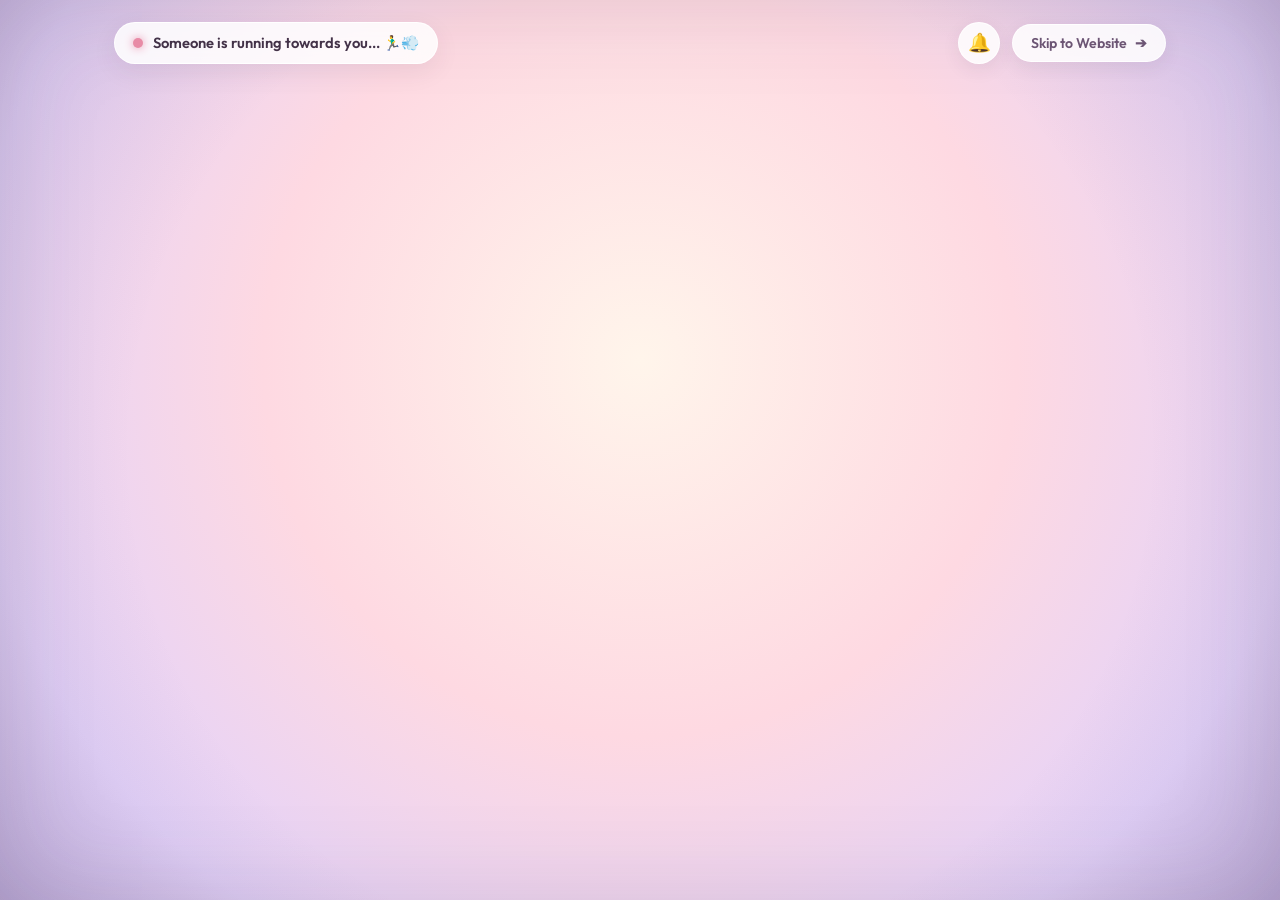
==== commit 7b82931e: "Add 3D boy letter delivery opening screen" ====
--- a/index.html
+++ b/index.html
@@ -14,13 +14,67 @@
   <link rel="preconnect" href="https://fonts.gstatic.com" crossorigin>
   <link href="https://fonts.googleapis.com/css2?family=Caveat:wght@600;700&family=Nunito:wght@400;600;700&family=Outfit:wght@400;500;600;700&family=Patrick+Hand&display=swap" rel="stylesheet">
 
-  <!-- Stylesheet -->
+  <!-- Three.js 3D Library (CDN with fallback) -->
+  <script src="https://cdnjs.cloudflare.com/ajax/libs/three.js/r128/three.min.js"></script>
+
+  <!-- Stylesheets -->
   <link rel="stylesheet" href="css/style.css">
+  <link rel="stylesheet" href="css/runner3d.css">
 </head>
 <body>
 
   <!-- Ambient Floating Canvas (Hearts, Twinkles, Confetti) -->
   <canvas id="particle-canvas"></canvas>
+
+  <!-- =========================================================================
+       3D BOY LETTER RUNNER: OPENING CINEMATIC EXPERIENCE
+       ========================================================================= -->
+  <div id="runner-3d-overlay" class="runner-3d-overlay" role="region" aria-label="3D Letter Delivery Intro">
+    <canvas id="runner-3d-canvas"></canvas>
+    <div class="runner-vignette"></div>
+
+    <!-- Top HUD Controls -->
+    <div class="runner-hud-top">
+      <div class="runner-badge">
+        <span class="runner-badge-dot"></span>
+        <span id="runner-status-text">Someone is running towards you... 🏃‍♂️💨</span>
+      </div>
+      <div class="runner-top-actions">
+        <button class="runner-icon-btn" id="btn-runner-audio" title="Toggle audio sound effects" aria-label="Toggle sound">
+          <span id="runner-audio-icon">🔔</span>
+        </button>
+        <button class="runner-pill-btn" id="btn-runner-skip" title="Skip to story">
+          <span>Skip to Website</span>
+          <span>➔</span>
+        </button>
+      </div>
+    </div>
+
+    <!-- Comic Speech Bubble above the boy -->
+    <div id="runner-speech-bubble" class="runner-speech-bubble" style="display: none;">
+      <div class="speech-tail"></div>
+      <p id="runner-speech-text">H-hey! I have this for you...! 💌</p>
+    </div>
+
+    <!-- Bottom Interactive Prompt for the Dropped Letter -->
+    <div id="runner-letter-prompt" class="runner-letter-prompt" style="display: none;">
+      <div class="letter-prompt-card">
+        <div class="letter-prompt-icon">💌</div>
+        <h2 class="letter-prompt-title">You've Got a Letter!</h2>
+        <p class="letter-prompt-desc">He dropped it right in front of you... click the letter to open it!</p>
+        <div class="letter-prompt-actions">
+          <button class="letter-open-btn" id="btn-open-dropped-letter" aria-label="Open the dropped letter">
+            <span>✉️</span>
+            <span>Open The Letter</span>
+            <span>✨</span>
+          </button>
+          <button class="letter-replay-btn" id="btn-runner-replay" title="Replay the 3D boy running animation">
+            <span>↺ Replay delivery</span>
+          </button>
+        </div>
+      </div>
+    </div>
+  </div>
 
   <!-- =========================================================================
        TOP NAVIGATION BAR
@@ -41,6 +95,9 @@
     </div>
 
     <div class="nav-controls" role="toolbar" aria-label="Site settings and audio controls">
+      <button class="icon-btn btn-replay-boy" id="btn-replay-boy" title="Watch 3D letter delivery again" aria-label="Replay 3D delivery">
+        <span>🏃‍♂️</span>
+      </button>
       <button class="icon-btn" id="btn-music-toggle" title="Play gentle background music" aria-label="Toggle background music">
         <span>🔇</span>
       </button>
@@ -390,10 +447,11 @@
     <span id="toast-message">Secret message unlocked!</span>
   </div>
 
-  <!-- Scripts: Config -> Audio -> Particles -> App -->
+  <!-- Scripts: Config -> Audio -> Particles -> 3D Runner -> App -->
   <script src="js/storyConfig.js"></script>
   <script src="js/audio.js"></script>
   <script src="js/particles.js"></script>
+  <script src="js/runner3d.js"></script>
   <script src="js/app.js"></script>
 
 </body>
--- a/css/runner3d.css
+++ b/css/runner3d.css
@@ -0,0 +1,406 @@
+/*
+ * ==============================================================================
+ * 🏃‍♂️ 3D BOY LETTER RUNNER — STYLESHEET
+ * ==============================================================================
+ * Cinematic full-screen Three.js overlay, speech bubbles, HUD controls,
+ * dropped letter call-to-action card, and opening transitions.
+ * ==============================================================================
+ */
+
+.runner-3d-overlay {
+  position: fixed;
+  top: 0;
+  left: 0;
+  width: 100vw;
+  height: 100vh;
+  z-index: 99999;
+  overflow: hidden;
+  background: radial-gradient(circle at 50% 40%, #FFF5EB 0%, #FED9E2 45%, #E3D2FA 80%, #C9B8E8 100%);
+  display: flex;
+  flex-direction: column;
+  justify-content: space-between;
+  align-items: center;
+  transition: opacity 0.85s cubic-bezier(0.4, 0, 0.2, 1), visibility 0.85s;
+  user-select: none;
+  -webkit-user-select: none;
+}
+
+.runner-3d-overlay.hidden {
+  opacity: 0;
+  visibility: hidden;
+  pointer-events: none;
+}
+
+#runner-3d-canvas {
+  position: absolute;
+  top: 0;
+  left: 0;
+  width: 100%;
+  height: 100%;
+  display: block;
+  z-index: 1;
+  outline: none;
+  cursor: default;
+}
+
+#runner-3d-canvas.clickable-letter {
+  cursor: pointer;
+}
+
+/* ==============================================================================
+   Cinematic Letterbox Vignette
+   ============================================================================== */
+.runner-vignette {
+  position: absolute;
+  inset: 0;
+  pointer-events: none;
+  z-index: 2;
+  box-shadow: inset 0 0 100px rgba(67, 50, 72, 0.15);
+  background: radial-gradient(circle at center, transparent 65%, rgba(67, 50, 72, 0.12) 100%);
+}
+
+/* ==============================================================================
+   Top HUD Bar
+   ============================================================================== */
+.runner-hud-top {
+  position: relative;
+  z-index: 10;
+  width: 100%;
+  max-width: 1100px;
+  padding: 22px 24px;
+  display: flex;
+  justify-content: space-between;
+  align-items: center;
+  pointer-events: auto;
+  box-sizing: border-box;
+}
+
+.runner-badge {
+  display: inline-flex;
+  align-items: center;
+  gap: 10px;
+  background: rgba(255, 255, 255, 0.85);
+  backdrop-filter: blur(14px);
+  -webkit-backdrop-filter: blur(14px);
+  padding: 8px 18px;
+  border-radius: 9999px;
+  border: 1px solid rgba(255, 255, 255, 0.95);
+  box-shadow: 0 8px 24px rgba(67, 50, 72, 0.08);
+  font-family: var(--font-sans, 'Outfit', sans-serif);
+  font-size: 0.92rem;
+  font-weight: 600;
+  color: #433248;
+  transition: all 0.3s ease;
+}
+
+.runner-badge-dot {
+  width: 10px;
+  height: 10px;
+  border-radius: 50%;
+  background: #E88BA6;
+  box-shadow: 0 0 10px #E88BA6;
+  animation: pulse-dot 1.8s infinite ease-in-out;
+}
+
+@keyframes pulse-dot {
+  0%, 100% { transform: scale(1); opacity: 1; }
+  50% { transform: scale(1.35); opacity: 0.6; }
+}
+
+.runner-top-actions {
+  display: flex;
+  align-items: center;
+  gap: 12px;
+}
+
+.runner-icon-btn {
+  background: rgba(255, 255, 255, 0.85);
+  backdrop-filter: blur(12px);
+  -webkit-backdrop-filter: blur(12px);
+  border: 1px solid rgba(255, 255, 255, 0.9);
+  width: 42px;
+  height: 42px;
+  border-radius: 50%;
+  cursor: pointer;
+  display: flex;
+  align-items: center;
+  justify-content: center;
+  font-size: 1.15rem;
+  color: #433248;
+  box-shadow: 0 6px 18px rgba(67, 50, 72, 0.08);
+  transition: all 0.25s ease;
+}
+
+.runner-icon-btn:hover {
+  transform: translateY(-2px) scale(1.06);
+  background: rgba(255, 255, 255, 0.98);
+  box-shadow: 0 8px 22px rgba(232, 139, 166, 0.25);
+}
+
+.runner-pill-btn {
+  background: rgba(255, 255, 255, 0.85);
+  backdrop-filter: blur(12px);
+  -webkit-backdrop-filter: blur(12px);
+  border: 1px solid rgba(255, 255, 255, 0.9);
+  padding: 9px 18px;
+  border-radius: 9999px;
+  cursor: pointer;
+  display: inline-flex;
+  align-items: center;
+  gap: 8px;
+  font-family: var(--font-sans, 'Outfit', sans-serif);
+  font-size: 0.88rem;
+  font-weight: 600;
+  color: #6C5574;
+  box-shadow: 0 6px 18px rgba(67, 50, 72, 0.08);
+  transition: all 0.25s ease;
+}
+
+.runner-pill-btn:hover {
+  transform: translateY(-2px);
+  background: #FFFFFF;
+  color: #E88BA6;
+  box-shadow: 0 8px 22px rgba(232, 139, 166, 0.22);
+}
+
+/* ==============================================================================
+   Speech Bubble Above Boy
+   ============================================================================== */
+.runner-speech-bubble {
+  position: absolute;
+  z-index: 20;
+  pointer-events: none;
+  background: #FFFFFF;
+  padding: 14px 22px;
+  border-radius: 20px;
+  box-shadow: 0 14px 38px rgba(67, 50, 72, 0.18), 0 0 0 2px rgba(232, 139, 166, 0.25);
+  transform: translate(-50%, -100%) scale(0.7);
+  opacity: 0;
+  transition: transform 0.38s cubic-bezier(0.34, 1.56, 0.64, 1), opacity 0.3s ease;
+  white-space: nowrap;
+}
+
+.runner-speech-bubble.active {
+  transform: translate(-50%, -100%) scale(1);
+  opacity: 1;
+}
+
+.runner-speech-bubble p {
+  font-family: var(--font-hand, 'Caveat', cursive, sans-serif);
+  font-size: 1.45rem;
+  font-weight: 700;
+  color: #433248;
+  line-height: 1.2;
+  margin: 0;
+}
+
+.speech-tail {
+  position: absolute;
+  bottom: -10px;
+  left: 50%;
+  transform: translateX(-50%);
+  width: 0;
+  height: 0;
+  border-left: 10px solid transparent;
+  border-right: 10px solid transparent;
+  border-top: 11px solid #FFFFFF;
+}
+
+/* ==============================================================================
+   Dropped Letter Interactive Prompt (Bottom Card)
+   ============================================================================== */
+.runner-letter-prompt {
+  position: absolute;
+  bottom: 34px;
+  left: 50%;
+  transform: translateX(-50%) translateY(30px);
+  opacity: 0;
+  z-index: 25;
+  pointer-events: none;
+  transition: transform 0.6s cubic-bezier(0.34, 1.56, 0.64, 1), opacity 0.5s ease;
+  width: 90%;
+  max-width: 480px;
+  text-align: center;
+}
+
+.runner-letter-prompt.active {
+  transform: translateX(-50%) translateY(0);
+  opacity: 1;
+  pointer-events: auto;
+}
+
+.letter-prompt-card {
+  background: rgba(255, 255, 255, 0.92);
+  backdrop-filter: blur(20px);
+  -webkit-backdrop-filter: blur(20px);
+  border-radius: 28px;
+  padding: 24px 28px 22px;
+  border: 2px solid rgba(255, 255, 255, 0.95);
+  box-shadow: 0 20px 50px rgba(67, 50, 72, 0.16), 0 0 0 1px rgba(232, 139, 166, 0.2);
+  position: relative;
+  overflow: hidden;
+}
+
+.letter-prompt-card::before {
+  content: '';
+  position: absolute;
+  top: 0;
+  left: 0;
+  right: 0;
+  height: 4px;
+  background: linear-gradient(90deg, #FFB8D2, #E88BA6, #C5B3E6, #FFCCD5);
+}
+
+.letter-prompt-icon {
+  font-size: 2.2rem;
+  margin-bottom: 6px;
+  display: inline-block;
+  animation: bounce-letter 1.8s infinite ease-in-out;
+}
+
+@keyframes bounce-letter {
+  0%, 100% { transform: translateY(0); }
+  50% { transform: translateY(-7px); }
+}
+
+.letter-prompt-title {
+  font-family: var(--font-sans, 'Outfit', sans-serif);
+  font-size: 1.5rem;
+  font-weight: 700;
+  color: #433248;
+  margin-bottom: 6px;
+  letter-spacing: -0.01em;
+}
+
+.letter-prompt-desc {
+  font-family: var(--font-sans, 'Nunito', sans-serif);
+  font-size: 0.96rem;
+  color: #6C5574;
+  line-height: 1.45;
+  margin-bottom: 18px;
+}
+
+.letter-prompt-actions {
+  display: flex;
+  flex-direction: column;
+  gap: 10px;
+  align-items: center;
+}
+
+.letter-open-btn {
+  background: linear-gradient(135deg, #E88BA6 0%, #C96684 100%);
+  color: #FFFFFF;
+  border: none;
+  padding: 14px 34px;
+  border-radius: 9999px;
+  font-family: var(--font-sans, 'Outfit', sans-serif);
+  font-size: 1.05rem;
+  font-weight: 700;
+  cursor: pointer;
+  display: inline-flex;
+  align-items: center;
+  justify-content: center;
+  gap: 10px;
+  width: 100%;
+  box-shadow: 0 10px 28px rgba(232, 139, 166, 0.42);
+  transition: all 0.3s cubic-bezier(0.34, 1.56, 0.64, 1);
+}
+
+.letter-open-btn:hover {
+  transform: translateY(-3px) scale(1.02);
+  box-shadow: 0 14px 34px rgba(232, 139, 166, 0.55);
+  background: linear-gradient(135deg, #ED97AF 0%, #D4718F 100%);
+}
+
+.letter-open-btn:active {
+  transform: translateY(0) scale(0.98);
+}
+
+.letter-replay-btn {
+  background: transparent;
+  border: none;
+  color: #8C7594;
+  font-family: var(--font-sans, 'Nunito', sans-serif);
+  font-size: 0.88rem;
+  font-weight: 600;
+  cursor: pointer;
+  padding: 6px 14px;
+  border-radius: 9999px;
+  transition: all 0.2s ease;
+}
+
+.letter-replay-btn:hover {
+  color: #E88BA6;
+  background: rgba(232, 139, 166, 0.1);
+}
+
+/* ==============================================================================
+   Screen Flash on Letter Open Transition
+   ============================================================================== */
+.runner-flash-overlay {
+  position: fixed;
+  inset: 0;
+  background: #FFFFFF;
+  opacity: 0;
+  pointer-events: none;
+  z-index: 100000;
+  transition: opacity 0.5s ease-out;
+}
+
+.runner-flash-overlay.flashing {
+  opacity: 0.85;
+}
+
+/* ==============================================================================
+   Header Replay Button in Main App
+   ============================================================================== */
+.btn-replay-boy {
+  position: relative;
+  overflow: visible;
+}
+
+.btn-replay-boy:hover {
+  transform: translateY(-2px) scale(1.08);
+}
+
+/* ==============================================================================
+   Responsive Adjustments
+   ============================================================================== */
+@media (max-width: 640px) {
+  .runner-hud-top {
+    padding: 14px 16px;
+  }
+  .runner-badge {
+    padding: 6px 14px;
+    font-size: 0.82rem;
+  }
+  .runner-pill-btn {
+    padding: 7px 14px;
+    font-size: 0.8rem;
+  }
+  .runner-speech-bubble {
+    padding: 10px 16px;
+  }
+  .runner-speech-bubble p {
+    font-size: 1.25rem;
+  }
+  .runner-letter-prompt {
+    bottom: 20px;
+    width: 94%;
+  }
+  .letter-prompt-card {
+    padding: 18px 20px 16px;
+    border-radius: 22px;
+  }
+  .letter-prompt-title {
+    font-size: 1.3rem;
+  }
+  .letter-prompt-desc {
+    font-size: 0.88rem;
+    margin-bottom: 14px;
+  }
+  .letter-open-btn {
+    padding: 12px 24px;
+    font-size: 0.98rem;
+  }
+}
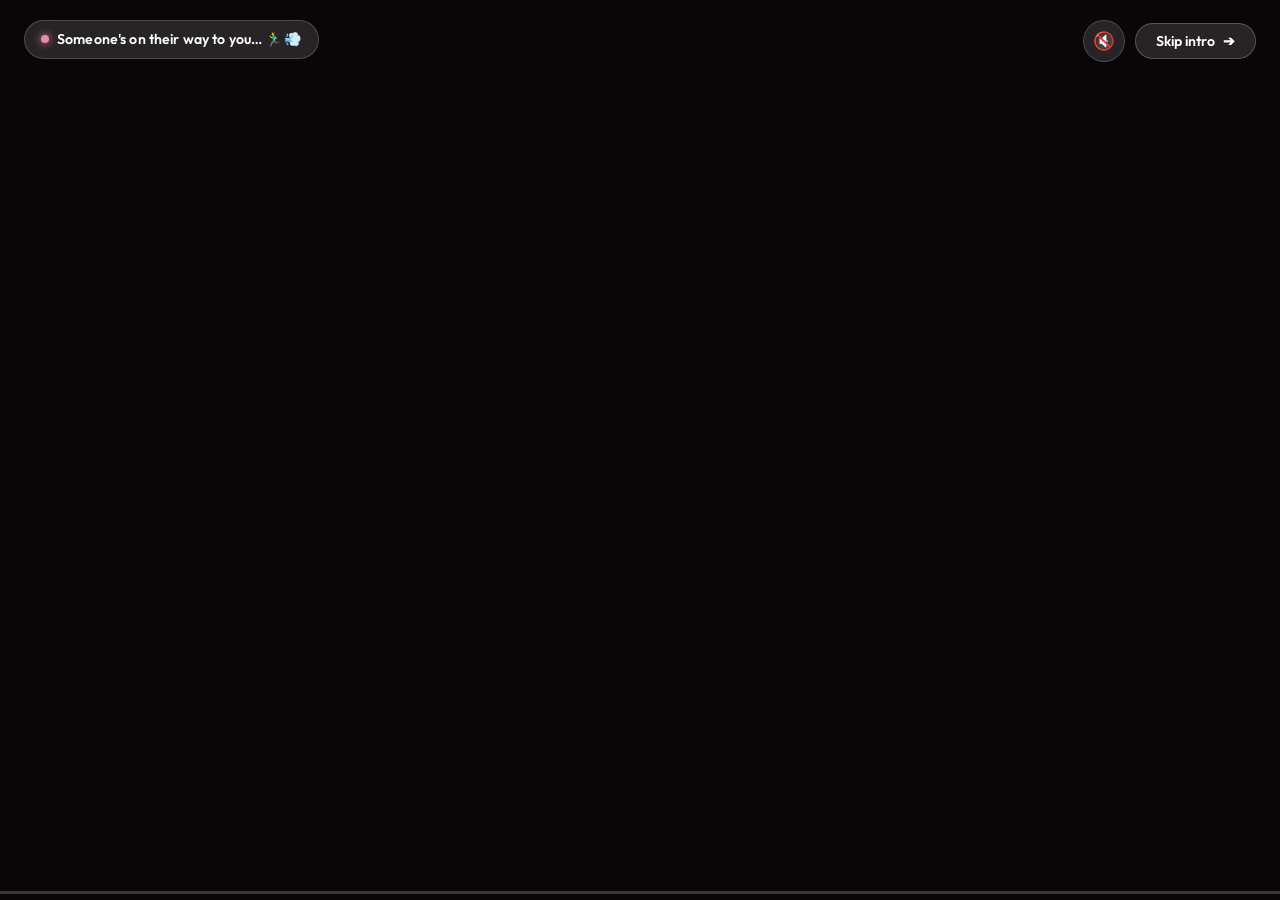
==== commit 71053741: "Replace 3D runner with video intro: fullscreen cinematic opening with letter CTA" ====
--- a/index.html
+++ b/index.html
@@ -14,12 +14,9 @@
   <link rel="preconnect" href="https://fonts.gstatic.com" crossorigin>
   <link href="https://fonts.googleapis.com/css2?family=Caveat:wght@600;700&family=Nunito:wght@400;600;700&family=Outfit:wght@400;500;600;700&family=Patrick+Hand&display=swap" rel="stylesheet">
 
-  <!-- Three.js 3D Library (CDN with fallback) -->
-  <script src="https://cdnjs.cloudflare.com/ajax/libs/three.js/r128/three.min.js"></script>
-
   <!-- Stylesheets -->
   <link rel="stylesheet" href="css/style.css">
-  <link rel="stylesheet" href="css/runner3d.css">
+  <link rel="stylesheet" href="css/videoIntro.css">
 </head>
 <body>
 
@@ -27,53 +24,78 @@
   <canvas id="particle-canvas"></canvas>
 
   <!-- =========================================================================
-       3D BOY LETTER RUNNER: OPENING CINEMATIC EXPERIENCE
+       🎬 VIDEO INTRO OVERLAY — Fullscreen cinematic opening
        ========================================================================= -->
-  <div id="runner-3d-overlay" class="runner-3d-overlay" role="region" aria-label="3D Letter Delivery Intro">
-    <canvas id="runner-3d-canvas"></canvas>
-    <div class="runner-vignette"></div>
-
-    <!-- Top HUD Controls -->
-    <div class="runner-hud-top">
-      <div class="runner-badge">
-        <span class="runner-badge-dot"></span>
-        <span id="runner-status-text">Someone is running towards you... 🏃‍♂️💨</span>
-      </div>
-      <div class="runner-top-actions">
-        <button class="runner-icon-btn" id="btn-runner-audio" title="Toggle audio sound effects" aria-label="Toggle sound">
-          <span id="runner-audio-icon">🔔</span>
-        </button>
-        <button class="runner-pill-btn" id="btn-runner-skip" title="Skip to story">
-          <span>Skip to Website</span>
+  <div id="video-intro-overlay" role="region" aria-label="Opening video intro">
+
+    <!-- The video itself -->
+    <video
+      id="intro-video"
+      src="assets/runner-intro.mp4"
+      playsinline
+      muted
+      preload="auto"
+      aria-label="Animated intro: a boy running to deliver a letter"
+    ></video>
+
+    <!-- Cinematic vignette -->
+    <div class="vi-vignette"></div>
+
+    <!-- Decorative floating sparkles -->
+    <span class="vi-sparkle" style="left:8%;  top:20%; animation-delay:0s;">✨</span>
+    <span class="vi-sparkle" style="left:88%; top:35%; animation-delay:1.2s;">🌸</span>
+    <span class="vi-sparkle" style="left:15%; top:70%; animation-delay:2.1s;">⭐</span>
+    <span class="vi-sparkle" style="left:75%; top:65%; animation-delay:0.7s;">✨</span>
+    <span class="vi-sparkle" style="left:50%; top:12%; animation-delay:1.8s;">💫</span>
+
+    <!-- Top HUD -->
+    <div class="vi-hud-top">
+      <div class="vi-badge">
+        <span class="vi-badge-dot"></span>
+        <span>Someone's on their way to you… 🏃‍♂️💨</span>
+      </div>
+      <div class="vi-top-actions">
+        <button class="vi-icon-btn" id="btn-vi-replay" title="Replay from the beginning" aria-label="Replay intro">↺</button>
+        <button class="vi-icon-btn" id="btn-vi-sound" title="Toggle sound" aria-label="Toggle sound">🔇</button>
+        <button class="vi-skip-btn" id="btn-vi-skip" aria-label="Skip intro">
+          <span>Skip intro</span>
           <span>➔</span>
         </button>
       </div>
     </div>
 
-    <!-- Comic Speech Bubble above the boy -->
-    <div id="runner-speech-bubble" class="runner-speech-bubble" style="display: none;">
-      <div class="speech-tail"></div>
-      <p id="runner-speech-text">H-hey! I have this for you...! 💌</p>
-    </div>
-
-    <!-- Bottom Interactive Prompt for the Dropped Letter -->
-    <div id="runner-letter-prompt" class="runner-letter-prompt" style="display: none;">
-      <div class="letter-prompt-card">
-        <div class="letter-prompt-icon">💌</div>
-        <h2 class="letter-prompt-title">You've Got a Letter!</h2>
-        <p class="letter-prompt-desc">He dropped it right in front of you... click the letter to open it!</p>
-        <div class="letter-prompt-actions">
-          <button class="letter-open-btn" id="btn-open-dropped-letter" aria-label="Open the dropped letter">
-            <span>✉️</span>
-            <span>Open The Letter</span>
-            <span>✨</span>
-          </button>
-          <button class="letter-replay-btn" id="btn-runner-replay" title="Replay the 3D boy running animation">
-            <span>↺ Replay delivery</span>
-          </button>
-        </div>
-      </div>
-    </div>
+    <!-- Progress bar (bottom) -->
+    <div class="vi-progress-wrap" id="vi-progress-bar-wrap">
+      <div id="vi-progress-bar">
+        <div id="vi-progress-fill"></div>
+      </div>
+      <span id="vi-time-label"></span>
+    </div>
+
+    <!-- Play hint (shown if autoplay is blocked) -->
+    <div id="vi-play-hint" aria-label="Tap to play">
+      <div class="vi-play-circle">▶</div>
+      <span class="vi-play-hint-text">Tap anywhere to begin</span>
+    </div>
+
+    <!-- Letter Card (revealed when video ends) -->
+    <div id="vi-letter-card" class="vi-card-hidden" role="dialog" aria-modal="false" aria-label="Open the dropped letter">
+      <div class="vi-card-backdrop"></div>
+      <div class="vi-letter-inner">
+        <span class="vi-letter-seal">💌</span>
+        <h2 class="vi-letter-title">He dropped it… for you</h2>
+        <p class="vi-letter-desc">He ran all this way just to leave you something. It landed right at your feet. Maybe you should open it?</p>
+        <button class="vi-open-btn" id="btn-vi-open-letter">
+          <span>✉️</span>
+          <span>Open the Letter</span>
+          <span>✨</span>
+        </button>
+      </div>
+      <button class="vi-replay-nudge" id="btn-vi-replay-nudge" onclick="document.getElementById('btn-vi-replay').click()" aria-label="Watch the intro again">
+        ↺ Watch again
+      </button>
+    </div>
+
   </div>
 
   <!-- =========================================================================
@@ -447,11 +469,11 @@
     <span id="toast-message">Secret message unlocked!</span>
   </div>
 
-  <!-- Scripts: Config -> Audio -> Particles -> 3D Runner -> App -->
+  <!-- Scripts: Config → Audio → Particles → Video Intro → App -->
   <script src="js/storyConfig.js"></script>
   <script src="js/audio.js"></script>
   <script src="js/particles.js"></script>
-  <script src="js/runner3d.js"></script>
+  <script src="js/videoIntro.js"></script>
   <script src="js/app.js"></script>
 
 </body>
--- a/css/videoIntro.css
+++ b/css/videoIntro.css
@@ -0,0 +1,410 @@
+/*
+ * ==============================================================================
+ * 🎬 VIDEO INTRO OVERLAY — STYLESHEET
+ * ==============================================================================
+ * Full-screen video landing intro with cinematic controls and letter card CTA.
+ * ==============================================================================
+ */
+
+/* ======== Overlay ======== */
+#video-intro-overlay {
+  position: fixed;
+  inset: 0;
+  z-index: 999999;
+  background: #0a0608;
+  display: flex;
+  flex-direction: column;
+  align-items: center;
+  justify-content: center;
+  overflow: hidden;
+  transition: opacity 0.9s cubic-bezier(0.4, 0, 0.2, 1);
+}
+
+#video-intro-overlay.vi-fade-out {
+  opacity: 0;
+  pointer-events: none;
+}
+
+#video-intro-overlay.vi-hidden {
+  display: none !important;
+}
+
+/* ======== Video ======== */
+#intro-video {
+  position: absolute;
+  inset: 0;
+  width: 100%;
+  height: 100%;
+  object-fit: contain;
+  object-position: center;
+  background: #0a0608;
+  display: block;
+}
+
+/* ======== Vignette ======== */
+.vi-vignette {
+  position: absolute;
+  inset: 0;
+  pointer-events: none;
+  background: radial-gradient(ellipse at center, transparent 55%, rgba(10, 6, 8, 0.55) 100%);
+  z-index: 2;
+}
+
+/* ======== Top HUD ======== */
+.vi-hud-top {
+  position: absolute;
+  top: 0;
+  left: 0;
+  right: 0;
+  z-index: 10;
+  display: flex;
+  justify-content: space-between;
+  align-items: flex-start;
+  padding: 20px 24px;
+  background: linear-gradient(to bottom, rgba(10,6,8,0.6) 0%, transparent 100%);
+  pointer-events: none;
+}
+
+.vi-badge {
+  display: inline-flex;
+  align-items: center;
+  gap: 8px;
+  background: rgba(255, 255, 255, 0.12);
+  backdrop-filter: blur(14px);
+  -webkit-backdrop-filter: blur(14px);
+  border: 1px solid rgba(255, 255, 255, 0.18);
+  border-radius: 9999px;
+  padding: 7px 16px;
+  color: #fff;
+  font-family: 'Outfit', 'Nunito', sans-serif;
+  font-size: 0.88rem;
+  font-weight: 600;
+  letter-spacing: 0.01em;
+  pointer-events: none;
+}
+
+.vi-badge-dot {
+  width: 8px;
+  height: 8px;
+  border-radius: 50%;
+  background: #E88BA6;
+  box-shadow: 0 0 8px #E88BA6;
+  animation: vi-pulse 1.8s infinite ease-in-out;
+  flex-shrink: 0;
+}
+
+@keyframes vi-pulse {
+  0%, 100% { transform: scale(1); opacity: 1; }
+  50% { transform: scale(1.4); opacity: 0.6; }
+}
+
+.vi-top-actions {
+  display: flex;
+  align-items: center;
+  gap: 10px;
+  pointer-events: auto;
+}
+
+/* ======== Buttons ======== */
+.vi-icon-btn {
+  background: rgba(255, 255, 255, 0.12);
+  backdrop-filter: blur(10px);
+  -webkit-backdrop-filter: blur(10px);
+  border: 1px solid rgba(255, 255, 255, 0.18);
+  border-radius: 50%;
+  width: 42px;
+  height: 42px;
+  display: flex;
+  align-items: center;
+  justify-content: center;
+  font-size: 1.1rem;
+  color: #fff;
+  cursor: pointer;
+  transition: background 0.2s, transform 0.15s;
+}
+
+.vi-icon-btn:hover {
+  background: rgba(255, 255, 255, 0.22);
+  transform: scale(1.07);
+}
+
+.vi-skip-btn {
+  background: rgba(255, 255, 255, 0.12);
+  backdrop-filter: blur(10px);
+  -webkit-backdrop-filter: blur(10px);
+  border: 1px solid rgba(255, 255, 255, 0.22);
+  border-radius: 9999px;
+  padding: 8px 20px;
+  color: #fff;
+  font-family: 'Outfit', 'Nunito', sans-serif;
+  font-size: 0.88rem;
+  font-weight: 600;
+  cursor: pointer;
+  display: flex;
+  align-items: center;
+  gap: 8px;
+  transition: background 0.2s, transform 0.15s;
+}
+
+.vi-skip-btn:hover {
+  background: rgba(255, 255, 255, 0.22);
+  transform: scale(1.03);
+}
+
+/* Replay button – hidden until video ends */
+#btn-vi-replay {
+  opacity: 0;
+  pointer-events: none;
+  transition: opacity 0.4s;
+}
+
+#btn-vi-replay[style*="opacity: 1"],
+#btn-vi-replay.visible {
+  pointer-events: auto;
+}
+
+/* ======== Progress bar ======== */
+.vi-progress-wrap {
+  position: absolute;
+  bottom: 0;
+  left: 0;
+  right: 0;
+  z-index: 10;
+  padding: 0 0 6px 0;
+  background: linear-gradient(to top, rgba(10,6,8,0.5) 0%, transparent 100%);
+  pointer-events: none;
+  transition: opacity 0.4s;
+}
+
+#vi-progress-bar {
+  width: 100%;
+  height: 3px;
+  background: rgba(255, 255, 255, 0.2);
+  position: relative;
+}
+
+#vi-progress-fill {
+  height: 100%;
+  width: 0%;
+  background: linear-gradient(to right, #E88BA6, #B9A4D8);
+  transition: width 0.3s linear;
+  border-radius: 2px;
+}
+
+#vi-time-label {
+  position: absolute;
+  right: 14px;
+  bottom: 10px;
+  color: rgba(255,255,255,0.55);
+  font-family: 'Outfit', monospace;
+  font-size: 0.75rem;
+  font-weight: 500;
+  pointer-events: none;
+  transition: opacity 0.4s;
+}
+
+/* ======== Play hint (autoplay blocked) ======== */
+#vi-play-hint {
+  position: absolute;
+  inset: 0;
+  z-index: 15;
+  display: none;
+  align-items: center;
+  justify-content: center;
+  flex-direction: column;
+  gap: 16px;
+  cursor: pointer;
+  color: #fff;
+  font-family: 'Outfit', 'Nunito', sans-serif;
+}
+
+.vi-play-circle {
+  width: 80px;
+  height: 80px;
+  border-radius: 50%;
+  background: rgba(255,255,255,0.15);
+  border: 2px solid rgba(255,255,255,0.4);
+  display: flex;
+  align-items: center;
+  justify-content: center;
+  font-size: 2.2rem;
+  backdrop-filter: blur(10px);
+  animation: vi-bounce 2s infinite ease-in-out;
+}
+
+@keyframes vi-bounce {
+  0%, 100% { transform: scale(1); }
+  50% { transform: scale(1.08); }
+}
+
+.vi-play-hint-text {
+  font-size: 1rem;
+  font-weight: 600;
+  opacity: 0.8;
+  letter-spacing: 0.03em;
+}
+
+/* ======== Letter Card (shown after video ends) ======== */
+#vi-letter-card {
+  position: absolute;
+  inset: 0;
+  z-index: 20;
+  display: flex;
+  flex-direction: column;
+  align-items: center;
+  justify-content: center;
+  gap: 0;
+  pointer-events: auto;
+  transition: opacity 0.6s cubic-bezier(0.4, 0, 0.2, 1), transform 0.6s cubic-bezier(0.4, 0, 0.2, 1);
+}
+
+#vi-letter-card.vi-card-hidden {
+  opacity: 0;
+  pointer-events: none;
+  transform: translateY(20px);
+}
+
+#vi-letter-card.vi-card-visible {
+  opacity: 1;
+  pointer-events: auto;
+  transform: translateY(0);
+}
+
+/* Blurred background behind the card */
+.vi-card-backdrop {
+  position: absolute;
+  inset: 0;
+  background: rgba(10, 6, 8, 0.72);
+  backdrop-filter: blur(8px);
+  -webkit-backdrop-filter: blur(8px);
+  z-index: -1;
+}
+
+.vi-letter-inner {
+  background: linear-gradient(135deg, #FFF9F5 0%, #FFF0F5 60%, #F5EDFC 100%);
+  border-radius: 24px;
+  padding: 40px 44px 36px;
+  max-width: 420px;
+  width: calc(100% - 48px);
+  box-shadow:
+    0 0 0 1px rgba(255,255,255,0.6),
+    0 32px 80px rgba(10,6,8,0.5),
+    0 8px 24px rgba(185, 164, 216, 0.3);
+  text-align: center;
+  position: relative;
+  animation: vi-card-appear 0.6s cubic-bezier(0.34, 1.56, 0.64, 1) forwards;
+}
+
+@keyframes vi-card-appear {
+  from { opacity: 0; transform: scale(0.85) translateY(30px); }
+  to   { opacity: 1; transform: scale(1)   translateY(0); }
+}
+
+/* Wax seal-style top icon */
+.vi-letter-seal {
+  font-size: 3.4rem;
+  margin-bottom: 16px;
+  display: block;
+  animation: vi-wobble 2.4s infinite ease-in-out;
+  filter: drop-shadow(0 4px 12px rgba(232, 139, 166, 0.5));
+}
+
+@keyframes vi-wobble {
+  0%, 100% { transform: rotate(-5deg) scale(1); }
+  50%       { transform: rotate(5deg)  scale(1.06); }
+}
+
+.vi-letter-title {
+  font-family: 'Caveat', 'Patrick Hand', cursive;
+  font-size: 2rem;
+  font-weight: 700;
+  color: #3D2B4A;
+  margin: 0 0 10px;
+  line-height: 1.2;
+}
+
+.vi-letter-desc {
+  font-family: 'Outfit', 'Nunito', sans-serif;
+  font-size: 0.95rem;
+  color: #6B5878;
+  line-height: 1.6;
+  margin: 0 0 28px;
+}
+
+.vi-open-btn {
+  display: inline-flex;
+  align-items: center;
+  gap: 10px;
+  background: linear-gradient(135deg, #E88BA6 0%, #B9A4D8 100%);
+  color: #fff;
+  font-family: 'Outfit', 'Nunito', sans-serif;
+  font-size: 1.05rem;
+  font-weight: 700;
+  border: none;
+  border-radius: 9999px;
+  padding: 14px 32px;
+  cursor: pointer;
+  box-shadow: 0 8px 24px rgba(185, 164, 216, 0.5);
+  transition: transform 0.18s, box-shadow 0.18s;
+  letter-spacing: 0.01em;
+}
+
+.vi-open-btn:hover {
+  transform: scale(1.05) translateY(-2px);
+  box-shadow: 0 12px 32px rgba(185, 164, 216, 0.65);
+}
+
+.vi-open-btn:active {
+  transform: scale(0.98);
+}
+
+.vi-open-btn span:first-child {
+  font-size: 1.3rem;
+}
+
+/* Replay nudge below the card */
+.vi-replay-nudge {
+  margin-top: 18px;
+  display: flex;
+  align-items: center;
+  gap: 8px;
+  color: rgba(255,255,255,0.5);
+  font-family: 'Outfit', 'Nunito', sans-serif;
+  font-size: 0.82rem;
+  cursor: pointer;
+  transition: color 0.2s;
+  pointer-events: auto;
+}
+
+.vi-replay-nudge:hover {
+  color: rgba(255,255,255,0.8);
+}
+
+/* ======== Floating sparkle particles (purely decorative CSS) ======== */
+.vi-sparkle {
+  position: absolute;
+  pointer-events: none;
+  font-size: 1.1rem;
+  opacity: 0;
+  animation: vi-sparkle-float 4s infinite ease-in-out;
+  z-index: 3;
+}
+
+@keyframes vi-sparkle-float {
+  0%   { opacity: 0; transform: translateY(0) scale(0.6); }
+  20%  { opacity: 0.9; }
+  80%  { opacity: 0.7; }
+  100% { opacity: 0; transform: translateY(-80px) scale(1.1); }
+}
+
+/* ======== Mobile tweaks ======== */
+@media (max-width: 480px) {
+  .vi-letter-inner {
+    padding: 28px 22px 24px;
+    border-radius: 18px;
+  }
+  .vi-letter-title { font-size: 1.6rem; }
+  .vi-letter-desc  { font-size: 0.88rem; }
+  .vi-open-btn     { font-size: 0.95rem; padding: 12px 24px; }
+  .vi-hud-top      { padding: 14px 16px; }
+}
